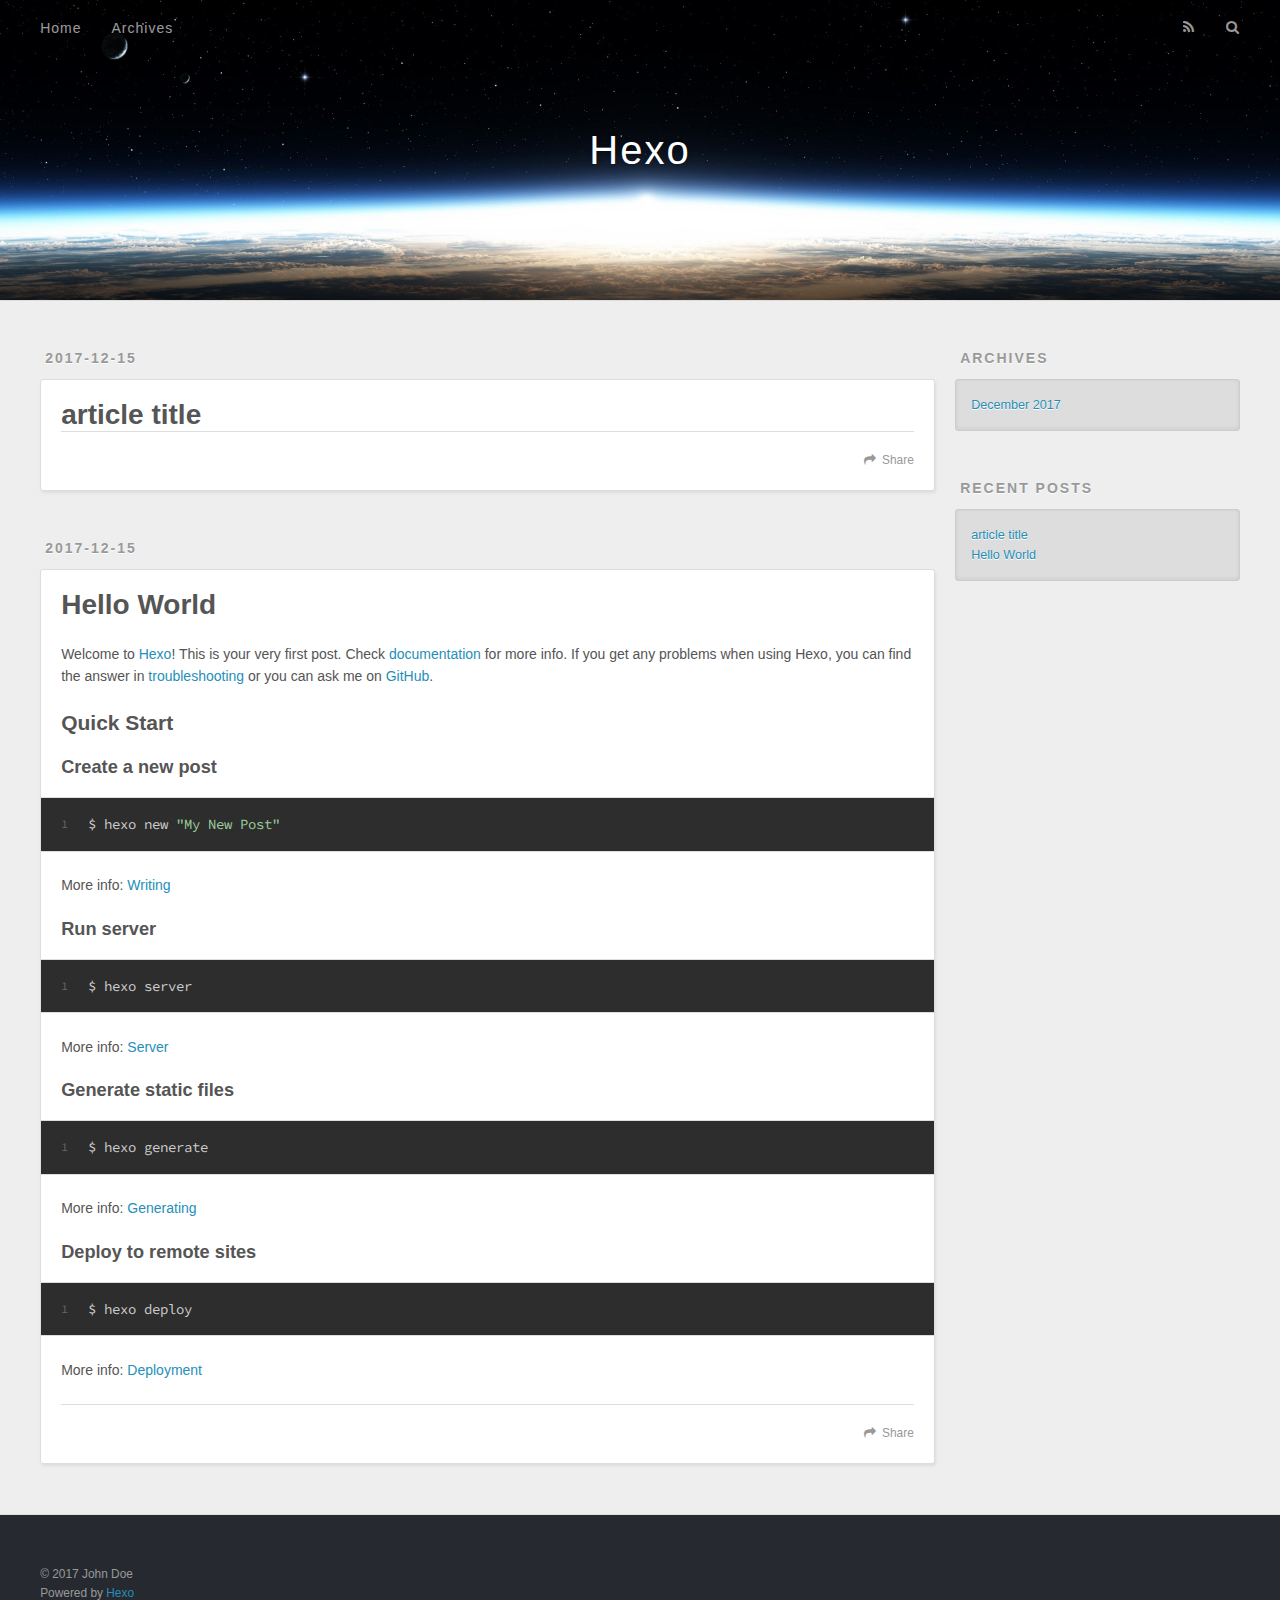
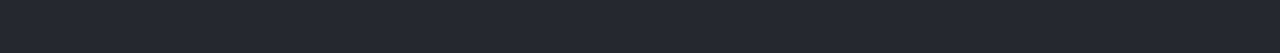
==== index.html @ 84594ef2 "Site updated: 2017-12-15 11:54:04" ====
<!DOCTYPE html>
<html>
<head>
  <meta charset="utf-8">
  

  
  <title>Hexo</title>
  <meta name="viewport" content="width=device-width, initial-scale=1, maximum-scale=1">
  <meta property="og:type" content="website">
<meta property="og:title" content="Hexo">
<meta property="og:url" content="http://yoursite.com/index.html">
<meta property="og:site_name" content="Hexo">
<meta name="twitter:card" content="summary">
<meta name="twitter:title" content="Hexo">
  
    <link rel="alternate" href="/atom.xml" title="Hexo" type="application/atom+xml">
  
  
    <link rel="icon" href="/favicon.png">
  
  
    <link href="//fonts.googleapis.com/css?family=Source+Code+Pro" rel="stylesheet" type="text/css">
  
  <link rel="stylesheet" href="/css/style.css">
</head>

<body>
  <div id="container">
    <div id="wrap">
      <header id="header">
  <div id="banner"></div>
  <div id="header-outer" class="outer">
    <div id="header-title" class="inner">
      <h1 id="logo-wrap">
        <a href="/" id="logo">Hexo</a>
      </h1>
      
    </div>
    <div id="header-inner" class="inner">
      <nav id="main-nav">
        <a id="main-nav-toggle" class="nav-icon"></a>
        
          <a class="main-nav-link" href="/">Home</a>
        
          <a class="main-nav-link" href="/archives">Archives</a>
        
      </nav>
      <nav id="sub-nav">
        
          <a id="nav-rss-link" class="nav-icon" href="/atom.xml" title="RSS Feed"></a>
        
        <a id="nav-search-btn" class="nav-icon" title="Search"></a>
      </nav>
      <div id="search-form-wrap">
        <form action="//google.com/search" method="get" accept-charset="UTF-8" class="search-form"><input type="search" name="q" class="search-form-input" placeholder="Search"><button type="submit" class="search-form-submit">&#xF002;</button><input type="hidden" name="sitesearch" value="http://yoursite.com"></form>
      </div>
    </div>
  </div>
</header>
      <div class="outer">
        <section id="main">
  
    <article id="post-article-title" class="article article-type-post" itemscope itemprop="blogPost">
  <div class="article-meta">
    <a href="/2017/12/15/article-title/" class="article-date">
  <time datetime="2017-12-15T03:53:39.000Z" itemprop="datePublished">2017-12-15</time>
</a>
    
  </div>
  <div class="article-inner">
    
    
      <header class="article-header">
        
  
    <h1 itemprop="name">
      <a class="article-title" href="/2017/12/15/article-title/">article title</a>
    </h1>
  

      </header>
    
    <div class="article-entry" itemprop="articleBody">
      
        
      
    </div>
    <footer class="article-footer">
      <a data-url="http://yoursite.com/2017/12/15/article-title/" data-id="cjb7dpy1n0000kgnxdxrmn5vr" class="article-share-link">Share</a>
      
      
    </footer>
  </div>
  
</article>


  
    <article id="post-hello-world" class="article article-type-post" itemscope itemprop="blogPost">
  <div class="article-meta">
    <a href="/2017/12/15/hello-world/" class="article-date">
  <time datetime="2017-12-15T03:19:04.801Z" itemprop="datePublished">2017-12-15</time>
</a>
    
  </div>
  <div class="article-inner">
    
    
      <header class="article-header">
        
  
    <h1 itemprop="name">
      <a class="article-title" href="/2017/12/15/hello-world/">Hello World</a>
    </h1>
  

      </header>
    
    <div class="article-entry" itemprop="articleBody">
      
        <p>Welcome to <a href="https://hexo.io/" target="_blank" rel="noopener">Hexo</a>! This is your very first post. Check <a href="https://hexo.io/docs/" target="_blank" rel="noopener">documentation</a> for more info. If you get any problems when using Hexo, you can find the answer in <a href="https://hexo.io/docs/troubleshooting.html" target="_blank" rel="noopener">troubleshooting</a> or you can ask me on <a href="https://github.com/hexojs/hexo/issues" target="_blank" rel="noopener">GitHub</a>.</p>
<h2 id="Quick-Start"><a href="#Quick-Start" class="headerlink" title="Quick Start"></a>Quick Start</h2><h3 id="Create-a-new-post"><a href="#Create-a-new-post" class="headerlink" title="Create a new post"></a>Create a new post</h3><figure class="highlight bash"><table><tr><td class="gutter"><pre><span class="line">1</span><br></pre></td><td class="code"><pre><span class="line">$ hexo new <span class="string">"My New Post"</span></span><br></pre></td></tr></table></figure>
<p>More info: <a href="https://hexo.io/docs/writing.html" target="_blank" rel="noopener">Writing</a></p>
<h3 id="Run-server"><a href="#Run-server" class="headerlink" title="Run server"></a>Run server</h3><figure class="highlight bash"><table><tr><td class="gutter"><pre><span class="line">1</span><br></pre></td><td class="code"><pre><span class="line">$ hexo server</span><br></pre></td></tr></table></figure>
<p>More info: <a href="https://hexo.io/docs/server.html" target="_blank" rel="noopener">Server</a></p>
<h3 id="Generate-static-files"><a href="#Generate-static-files" class="headerlink" title="Generate static files"></a>Generate static files</h3><figure class="highlight bash"><table><tr><td class="gutter"><pre><span class="line">1</span><br></pre></td><td class="code"><pre><span class="line">$ hexo generate</span><br></pre></td></tr></table></figure>
<p>More info: <a href="https://hexo.io/docs/generating.html" target="_blank" rel="noopener">Generating</a></p>
<h3 id="Deploy-to-remote-sites"><a href="#Deploy-to-remote-sites" class="headerlink" title="Deploy to remote sites"></a>Deploy to remote sites</h3><figure class="highlight bash"><table><tr><td class="gutter"><pre><span class="line">1</span><br></pre></td><td class="code"><pre><span class="line">$ hexo deploy</span><br></pre></td></tr></table></figure>
<p>More info: <a href="https://hexo.io/docs/deployment.html" target="_blank" rel="noopener">Deployment</a></p>

      
    </div>
    <footer class="article-footer">
      <a data-url="http://yoursite.com/2017/12/15/hello-world/" data-id="cjb7dpy1t0001kgnxx68rfhlr" class="article-share-link">Share</a>
      
      
    </footer>
  </div>
  
</article>


  


</section>
        
          <aside id="sidebar">
  
    

  
    

  
    
  
    
  <div class="widget-wrap">
    <h3 class="widget-title">Archives</h3>
    <div class="widget">
      <ul class="archive-list"><li class="archive-list-item"><a class="archive-list-link" href="/archives/2017/12/">December 2017</a></li></ul>
    </div>
  </div>


  
    
  <div class="widget-wrap">
    <h3 class="widget-title">Recent Posts</h3>
    <div class="widget">
      <ul>
        
          <li>
            <a href="/2017/12/15/article-title/">article title</a>
          </li>
        
          <li>
            <a href="/2017/12/15/hello-world/">Hello World</a>
          </li>
        
      </ul>
    </div>
  </div>

  
</aside>
        
      </div>
      <footer id="footer">
  
  <div class="outer">
    <div id="footer-info" class="inner">
      &copy; 2017 John Doe<br>
      Powered by <a href="http://hexo.io/" target="_blank">Hexo</a>
    </div>
  </div>
</footer>
    </div>
    <nav id="mobile-nav">
  
    <a href="/" class="mobile-nav-link">Home</a>
  
    <a href="/archives" class="mobile-nav-link">Archives</a>
  
</nav>
    

<script src="//ajax.googleapis.com/ajax/libs/jquery/2.0.3/jquery.min.js"></script>


  <link rel="stylesheet" href="/fancybox/jquery.fancybox.css">
  <script src="/fancybox/jquery.fancybox.pack.js"></script>


<script src="/js/script.js"></script>



  </div>
</body>
</html>
---- css/style.css ----
body {
  width: 100%;
}
body:before,
body:after {
  content: "";
  display: table;
}
body:after {
  clear: both;
}
html,
body,
div,
span,
applet,
object,
iframe,
h1,
h2,
h3,
h4,
h5,
h6,
p,
blockquote,
pre,
a,
abbr,
acronym,
address,
big,
cite,
code,
del,
dfn,
em,
img,
ins,
kbd,
q,
s,
samp,
small,
strike,
strong,
sub,
sup,
tt,
var,
dl,
dt,
dd,
ol,
ul,
li,
fieldset,
form,
label,
legend,
table,
caption,
tbody,
tfoot,
thead,
tr,
th,
td {
  margin: 0;
  padding: 0;
  border: 0;
  outline: 0;
  font-weight: inherit;
  font-style: inherit;
  font-family: inherit;
  font-size: 100%;
  vertical-align: baseline;
}
body {
  line-height: 1;
  color: #000;
  background: #fff;
}
ol,
ul {
  list-style: none;
}
table {
  border-collapse: separate;
  border-spacing: 0;
  vertical-align: middle;
}
caption,
th,
td {
  text-align: left;
  font-weight: normal;
  vertical-align: middle;
}
a img {
  border: none;
}
input,
button {
  margin: 0;
  padding: 0;
}
input::-moz-focus-inner,
button::-moz-focus-inner {
  border: 0;
  padding: 0;
}
@font-face {
  font-family: FontAwesome;
  font-style: normal;
  font-weight: normal;
  src: url("fonts/fontawesome-webfont.eot?v=#4.0.3");
  src: url("fonts/fontawesome-webfont.eot?#iefix&v=#4.0.3") format("embedded-opentype"), url("fonts/fontawesome-webfont.woff?v=#4.0.3") format("woff"), url("fonts/fontawesome-webfont.ttf?v=#4.0.3") format("truetype"), url("fonts/fontawesome-webfont.svg#fontawesomeregular?v=#4.0.3") format("svg");
}
html,
body,
#container {
  height: 100%;
}
body {
  background: #eee;
  font: 14px -apple-system, BlinkMacSystemFont, "Segoe UI", "Roboto", "Oxygen", "Ubuntu", "Cantarell", "Fira Sans", "Droid Sans", "Helvetica Neue", sans-serif;
  -webkit-text-size-adjust: 100%;
}
.outer {
  max-width: 1220px;
  margin: 0 auto;
  padding: 0 20px;
}
.outer:before,
.outer:after {
  content: "";
  display: table;
}
.outer:after {
  clear: both;
}
.inner {
  display: inline;
  float: left;
  width: 98.33333333333333%;
  margin: 0 0.833333333333333%;
}
.left,
.alignleft {
  float: left;
}
.right,
.alignright {
  float: right;
}
.clear {
  clear: both;
}
#container {
  position: relative;
}
.mobile-nav-on {
  overflow: hidden;
}
#wrap {
  height: 100%;
  width: 100%;
  position: absolute;
  top: 0;
  left: 0;
  -webkit-transition: 0.2s ease-out;
  -moz-transition: 0.2s ease-out;
  -ms-transition: 0.2s ease-out;
  transition: 0.2s ease-out;
  z-index: 1;
  background: #eee;
}
.mobile-nav-on #wrap {
  left: 280px;
}
@media screen and (min-width: 768px) {
  #main {
    display: inline;
    float: left;
    width: 73.33333333333333%;
    margin: 0 0.833333333333333%;
  }
}
.article-date,
.article-category-link,
.archive-year,
.widget-title {
  text-decoration: none;
  text-transform: uppercase;
  letter-spacing: 2px;
  color: #999;
  margin-bottom: 1em;
  margin-left: 5px;
  line-height: 1em;
  text-shadow: 0 1px #fff;
  font-weight: bold;
}
.article-inner,
.archive-article-inner {
  background: #fff;
  -webkit-box-shadow: 1px 2px 3px #ddd;
  box-shadow: 1px 2px 3px #ddd;
  border: 1px solid #ddd;
  border-radius: 3px;
}
.article-entry h1,
.widget h1 {
  font-size: 2em;
}
.article-entry h2,
.widget h2 {
  font-size: 1.5em;
}
.article-entry h3,
.widget h3 {
  font-size: 1.3em;
}
.article-entry h4,
.widget h4 {
  font-size: 1.2em;
}
.article-entry h5,
.widget h5 {
  font-size: 1em;
}
.article-entry h6,
.widget h6 {
  font-size: 1em;
  color: #999;
}
.article-entry hr,
.widget hr {
  border: 1px dashed #ddd;
}
.article-entry strong,
.widget strong {
  font-weight: bold;
}
.article-entry em,
.widget em,
.article-entry cite,
.widget cite {
  font-style: italic;
}
.article-entry sup,
.widget sup,
.article-entry sub,
.widget sub {
  font-size: 0.75em;
  line-height: 0;
  position: relative;
  vertical-align: baseline;
}
.article-entry sup,
.widget sup {
  top: -0.5em;
}
.article-entry sub,
.widget sub {
  bottom: -0.2em;
}
.article-entry small,
.widget small {
  font-size: 0.85em;
}
.article-entry acronym,
.widget acronym,
.article-entry abbr,
.widget abbr {
  border-bottom: 1px dotted;
}
.article-entry ul,
.widget ul,
.article-entry ol,
.widget ol,
.article-entry dl,
.widget dl {
  margin: 0 20px;
  line-height: 1.6em;
}
.article-entry ul ul,
.widget ul ul,
.article-entry ol ul,
.widget ol ul,
.article-entry ul ol,
.widget ul ol,
.article-entry ol ol,
.widget ol ol {
  margin-top: 0;
  margin-bottom: 0;
}
.article-entry ul,
.widget ul {
  list-style: disc;
}
.article-entry ol,
.widget ol {
  list-style: decimal;
}
.article-entry dt,
.widget dt {
  font-weight: bold;
}
#header {
  height: 300px;
  position: relative;
  border-bottom: 1px solid #ddd;
}
#header:before,
#header:after {
  content: "";
  position: absolute;
  left: 0;
  right: 0;
  height: 40px;
}
#header:before {
  top: 0;
  background: -webkit-linear-gradient(rgba(0,0,0,0.2), transparent);
  background: -moz-linear-gradient(rgba(0,0,0,0.2), transparent);
  background: -ms-linear-gradient(rgba(0,0,0,0.2), transparent);
  background: linear-gradient(rgba(0,0,0,0.2), transparent);
}
#header:after {
  bottom: 0;
  background: -webkit-linear-gradient(transparent, rgba(0,0,0,0.2));
  background: -moz-linear-gradient(transparent, rgba(0,0,0,0.2));
  background: -ms-linear-gradient(transparent, rgba(0,0,0,0.2));
  background: linear-gradient(transparent, rgba(0,0,0,0.2));
}
#header-outer {
  height: 100%;
  position: relative;
}
#header-inner {
  position: relative;
  overflow: hidden;
}
#banner {
  position: absolute;
  top: 0;
  left: 0;
  width: 100%;
  height: 100%;
  background: url("images/banner.jpg") center #000;
  -webkit-background-size: cover;
  -moz-background-size: cover;
  background-size: cover;
  z-index: -1;
}
#header-title {
  text-align: center;
  height: 40px;
  position: absolute;
  top: 50%;
  left: 0;
  margin-top: -20px;
}
#logo,
#subtitle {
  text-decoration: none;
  color: #fff;
  font-weight: 300;
  text-shadow: 0 1px 4px rgba(0,0,0,0.3);
}
#logo {
  font-size: 40px;
  line-height: 40px;
  letter-spacing: 2px;
}
#subtitle {
  font-size: 16px;
  line-height: 16px;
  letter-spacing: 1px;
}
#subtitle-wrap {
  margin-top: 16px;
}
#main-nav {
  float: left;
  margin-left: -15px;
}
.nav-icon,
.main-nav-link {
  float: left;
  color: #fff;
  opacity: 0.6;
  text-decoration: none;
  text-shadow: 0 1px rgba(0,0,0,0.2);
  -webkit-transition: opacity 0.2s;
  -moz-transition: opacity 0.2s;
  -ms-transition: opacity 0.2s;
  transition: opacity 0.2s;
  display: block;
  padding: 20px 15px;
}
.nav-icon:hover,
.main-nav-link:hover {
  opacity: 1;
}
.nav-icon {
  font-family: FontAwesome;
  text-align: center;
  font-size: 14px;
  width: 14px;
  height: 14px;
  padding: 20px 15px;
  position: relative;
  cursor: pointer;
}
.main-nav-link {
  font-weight: 300;
  letter-spacing: 1px;
}
@media screen and (max-width: 479px) {
  .main-nav-link {
    display: none;
  }
}
#main-nav-toggle {
  display: none;
}
#main-nav-toggle:before {
  content: "\f0c9";
}
@media screen and (max-width: 479px) {
  #main-nav-toggle {
    display: block;
  }
}
#sub-nav {
  float: right;
  margin-right: -15px;
}
#nav-rss-link:before {
  content: "\f09e";
}
#nav-search-btn:before {
  content: "\f002";
}
#search-form-wrap {
  position: absolute;
  top: 15px;
  width: 150px;
  height: 30px;
  right: -150px;
  opacity: 0;
  -webkit-transition: 0.2s ease-out;
  -moz-transition: 0.2s ease-out;
  -ms-transition: 0.2s ease-out;
  transition: 0.2s ease-out;
}
#search-form-wrap.on {
  opacity: 1;
  right: 0;
}
@media screen and (max-width: 479px) {
  #search-form-wrap {
    width: 100%;
    right: -100%;
  }
}
.search-form {
  position: absolute;
  top: 0;
  left: 0;
  right: 0;
  background: #fff;
  padding: 5px 15px;
  border-radius: 15px;
  -webkit-box-shadow: 0 0 10px rgba(0,0,0,0.3);
  box-shadow: 0 0 10px rgba(0,0,0,0.3);
}
.search-form-input {
  border: none;
  background: none;
  color: #555;
  width: 100%;
  font: 13px -apple-system, BlinkMacSystemFont, "Segoe UI", "Roboto", "Oxygen", "Ubuntu", "Cantarell", "Fira Sans", "Droid Sans", "Helvetica Neue", sans-serif;
  outline: none;
}
.search-form-input::-webkit-search-results-decoration,
.search-form-input::-webkit-search-cancel-button {
  -webkit-appearance: none;
}
.search-form-submit {
  position: absolute;
  top: 50%;
  right: 10px;
  margin-top: -7px;
  font: 13px FontAwesome;
  border: none;
  background: none;
  color: #bbb;
  cursor: pointer;
}
.search-form-submit:hover,
.search-form-submit:focus {
  color: #777;
}
.article {
  margin: 50px 0;
}
.article-inner {
  overflow: hidden;
}
.article-meta:before,
.article-meta:after {
  content: "";
  display: table;
}
.article-meta:after {
  clear: both;
}
.article-date {
  float: left;
}
.article-category {
  float: left;
  line-height: 1em;
  color: #ccc;
  text-shadow: 0 1px #fff;
  margin-left: 8px;
}
.article-category:before {
  content: "\2022";
}
.article-category-link {
  margin: 0 12px 1em;
}
.article-header {
  padding: 20px 20px 0;
}
.article-title {
  text-decoration: none;
  font-size: 2em;
  font-weight: bold;
  color: #555;
  line-height: 1.1em;
  -webkit-transition: color 0.2s;
  -moz-transition: color 0.2s;
  -ms-transition: color 0.2s;
  transition: color 0.2s;
}
a.article-title:hover {
  color: #258fb8;
}
.article-entry {
  color: #555;
  padding: 0 20px;
}
.article-entry:before,
.article-entry:after {
  content: "";
  display: table;
}
.article-entry:after {
  clear: both;
}
.article-entry p,
.article-entry table {
  line-height: 1.6em;
  margin: 1.6em 0;
}
.article-entry h1,
.article-entry h2,
.article-entry h3,
.article-entry h4,
.article-entry h5,
.article-entry h6 {
  font-weight: bold;
}
.article-entry h1,
.article-entry h2,
.article-entry h3,
.article-entry h4,
.article-entry h5,
.article-entry h6 {
  line-height: 1.1em;
  margin: 1.1em 0;
}
.article-entry a {
  color: #258fb8;
  text-decoration: none;
}
.article-entry a:hover {
  text-decoration: underline;
}
.article-entry ul,
.article-entry ol,
.article-entry dl {
  margin-top: 1.6em;
  margin-bottom: 1.6em;
}
.article-entry img,
.article-entry video {
  max-width: 100%;
  height: auto;
  display: block;
  margin: auto;
}
.article-entry iframe {
  border: none;
}
.article-entry table {
  width: 100%;
  border-collapse: collapse;
  border-spacing: 0;
}
.article-entry th {
  font-weight: bold;
  border-bottom: 3px solid #ddd;
  padding-bottom: 0.5em;
}
.article-entry td {
  border-bottom: 1px solid #ddd;
  padding: 10px 0;
}
.article-entry blockquote {
  font-family: Georgia, "Times New Roman", serif;
  font-size: 1.4em;
  margin: 1.6em 20px;
  text-align: center;
}
.article-entry blockquote footer {
  font-size: 14px;
  margin: 1.6em 0;
  font-family: -apple-system, BlinkMacSystemFont, "Segoe UI", "Roboto", "Oxygen", "Ubuntu", "Cantarell", "Fira Sans", "Droid Sans", "Helvetica Neue", sans-serif;
}
.article-entry blockquote footer cite:before {
  content: "—";
  padding: 0 0.5em;
}
.article-entry .pullquote {
  text-align: left;
  width: 45%;
  margin: 0;
}
.article-entry .pullquote.left {
  margin-left: 0.5em;
  margin-right: 1em;
}
.article-entry .pullquote.right {
  margin-right: 0.5em;
  margin-left: 1em;
}
.article-entry .caption {
  color: #999;
  display: block;
  font-size: 0.9em;
  margin-top: 0.5em;
  position: relative;
  text-align: center;
}
.article-entry .video-container {
  position: relative;
  padding-top: 56.25%;
  height: 0;
  overflow: hidden;
}
.article-entry .video-container iframe,
.article-entry .video-container object,
.article-entry .video-container embed {
  position: absolute;
  top: 0;
  left: 0;
  width: 100%;
  height: 100%;
  margin-top: 0;
}
.article-more-link a {
  display: inline-block;
  line-height: 1em;
  padding: 6px 15px;
  border-radius: 15px;
  background: #eee;
  color: #999;
  text-shadow: 0 1px #fff;
  text-decoration: none;
}
.article-more-link a:hover {
  background: #258fb8;
  color: #fff;
  text-decoration: none;
  text-shadow: 0 1px #1e7293;
}
.article-footer {
  font-size: 0.85em;
  line-height: 1.6em;
  border-top: 1px solid #ddd;
  padding-top: 1.6em;
  margin: 0 20px 20px;
}
.article-footer:before,
.article-footer:after {
  content: "";
  display: table;
}
.article-footer:after {
  clear: both;
}
.article-footer a {
  color: #999;
  text-decoration: none;
}
.article-footer a:hover {
  color: #555;
}
.article-tag-list-item {
  float: left;
  margin-right: 10px;
}
.article-tag-list-link:before {
  content: "#";
}
.article-comment-link {
  float: right;
}
.article-comment-link:before {
  content: "\f075";
  font-family: FontAwesome;
  padding-right: 8px;
}
.article-share-link {
  cursor: pointer;
  float: right;
  margin-left: 20px;
}
.article-share-link:before {
  content: "\f064";
  font-family: FontAwesome;
  padding-right: 6px;
}
#article-nav {
  position: relative;
}
#article-nav:before,
#article-nav:after {
  content: "";
  display: table;
}
#article-nav:after {
  clear: both;
}
@media screen and (min-width: 768px) {
  #article-nav {
    margin: 50px 0;
  }
  #article-nav:before {
    width: 8px;
    height: 8px;
    position: absolute;
    top: 50%;
    left: 50%;
    margin-top: -4px;
    margin-left: -4px;
    content: "";
    border-radius: 50%;
    background: #ddd;
    -webkit-box-shadow: 0 1px 2px #fff;
    box-shadow: 0 1px 2px #fff;
  }
}
.article-nav-link-wrap {
  text-decoration: none;
  text-shadow: 0 1px #fff;
  color: #999;
  -webkit-box-sizing: border-box;
  -moz-box-sizing: border-box;
  box-sizing: border-box;
  margin-top: 50px;
  text-align: center;
  display: block;
}
.article-nav-link-wrap:hover {
  color: #555;
}
@media screen and (min-width: 768px) {
  .article-nav-link-wrap {
    width: 50%;
    margin-top: 0;
  }
}
@media screen and (min-width: 768px) {
  #article-nav-newer {
    float: left;
    text-align: right;
    padding-right: 20px;
  }
}
@media screen and (min-width: 768px) {
  #article-nav-older {
    float: right;
    text-align: left;
    padding-left: 20px;
  }
}
.article-nav-caption {
  text-transform: uppercase;
  letter-spacing: 2px;
  color: #ddd;
  line-height: 1em;
  font-weight: bold;
}
#article-nav-newer .article-nav-caption {
  margin-right: -2px;
}
.article-nav-title {
  font-size: 0.85em;
  line-height: 1.6em;
  margin-top: 0.5em;
}
.article-share-box {
  position: absolute;
  display: none;
  background: #fff;
  -webkit-box-shadow: 1px 2px 10px rgba(0,0,0,0.2);
  box-shadow: 1px 2px 10px rgba(0,0,0,0.2);
  border-radius: 3px;
  margin-left: -145px;
  overflow: hidden;
  z-index: 1;
}
.article-share-box.on {
  display: block;
}
.article-share-input {
  width: 100%;
  background: none;
  -webkit-box-sizing: border-box;
  -moz-box-sizing: border-box;
  box-sizing: border-box;
  font: 14px -apple-system, BlinkMacSystemFont, "Segoe UI", "Roboto", "Oxygen", "Ubuntu", "Cantarell", "Fira Sans", "Droid Sans", "Helvetica Neue", sans-serif;
  padding: 0 15px;
  color: #555;
  outline: none;
  border: 1px solid #ddd;
  border-radius: 3px 3px 0 0;
  height: 36px;
  line-height: 36px;
}
.article-share-links {
  background: #eee;
}
.article-share-links:before,
.article-share-links:after {
  content: "";
  display: table;
}
.article-share-links:after {
  clear: both;
}
.article-share-twitter,
.article-share-facebook,
.article-share-pinterest,
.article-share-google {
  width: 50px;
  height: 36px;
  display: block;
  float: left;
  position: relative;
  color: #999;
  text-shadow: 0 1px #fff;
}
.article-share-twitter:before,
.article-share-facebook:before,
.article-share-pinterest:before,
.article-share-google:before {
  font-size: 20px;
  font-family: FontAwesome;
  width: 20px;
  height: 20px;
  position: absolute;
  top: 50%;
  left: 50%;
  margin-top: -10px;
  margin-left: -10px;
  text-align: center;
}
.article-share-twitter:hover,
.article-share-facebook:hover,
.article-share-pinterest:hover,
.article-share-google:hover {
  color: #fff;
}
.article-share-twitter:before {
  content: "\f099";
}
.article-share-twitter:hover {
  background: #00aced;
  text-shadow: 0 1px #008abe;
}
.article-share-facebook:before {
  content: "\f09a";
}
.article-share-facebook:hover {
  background: #3b5998;
  text-shadow: 0 1px #2f477a;
}
.article-share-pinterest:before {
  content: "\f0d2";
}
.article-share-pinterest:hover {
  background: #cb2027;
  text-shadow: 0 1px #a21a1f;
}
.article-share-google:before {
  content: "\f0d5";
}
.article-share-google:hover {
  background: #dd4b39;
  text-shadow: 0 1px #be3221;
}
.article-gallery {
  background: #000;
  position: relative;
}
.article-gallery-photos {
  position: relative;
  overflow: hidden;
}
.article-gallery-img {
  display: none;
  max-width: 100%;
}
.article-gallery-img:first-child {
  display: block;
}
.article-gallery-img.loaded {
  position: absolute;
  display: block;
}
.article-gallery-img img {
  display: block;
  max-width: 100%;
  margin: 0 auto;
}
#comments {
  background: #fff;
  -webkit-box-shadow: 1px 2px 3px #ddd;
  box-shadow: 1px 2px 3px #ddd;
  padding: 20px;
  border: 1px solid #ddd;
  border-radius: 3px;
  margin: 50px 0;
}
#comments a {
  color: #258fb8;
}
.archives-wrap {
  margin: 50px 0;
}
.archives:before,
.archives:after {
  content: "";
  display: table;
}
.archives:after {
  clear: both;
}
.archive-year-wrap {
  margin-bottom: 1em;
}
.archives {
  -webkit-column-gap: 10px;
  -moz-column-gap: 10px;
  column-gap: 10px;
}
@media screen and (min-width: 480px) and (max-width: 767px) {
  .archives {
    -webkit-column-count: 2;
    -moz-column-count: 2;
    column-count: 2;
  }
}
@media screen and (min-width: 768px) {
  .archives {
    -webkit-column-count: 3;
    -moz-column-count: 3;
    column-count: 3;
  }
}
.archive-article {
  -webkit-column-break-inside: avoid;
  page-break-inside: avoid;
  overflow: hidden;
  break-inside: avoid-column;
}
.archive-article-inner {
  padding: 10px;
  margin-bottom: 15px;
}
.archive-article-title {
  text-decoration: none;
  font-weight: bold;
  color: #555;
  -webkit-transition: color 0.2s;
  -moz-transition: color 0.2s;
  -ms-transition: color 0.2s;
  transition: color 0.2s;
  line-height: 1.6em;
}
.archive-article-title:hover {
  color: #258fb8;
}
.archive-article-footer {
  margin-top: 1em;
}
.archive-article-date {
  color: #999;
  text-decoration: none;
  font-size: 0.85em;
  line-height: 1em;
  margin-bottom: 0.5em;
  display: block;
}
#page-nav {
  margin: 50px auto;
  background: #fff;
  -webkit-box-shadow: 1px 2px 3px #ddd;
  box-shadow: 1px 2px 3px #ddd;
  border: 1px solid #ddd;
  border-radius: 3px;
  text-align: center;
  color: #999;
  overflow: hidden;
}
#page-nav:before,
#page-nav:after {
  content: "";
  display: table;
}
#page-nav:after {
  clear: both;
}
#page-nav a,
#page-nav span {
  padding: 10px 20px;
  line-height: 1;
  height: 2ex;
}
#page-nav a {
  color: #999;
  text-decoration: none;
}
#page-nav a:hover {
  background: #999;
  color: #fff;
}
#page-nav .prev {
  float: left;
}
#page-nav .next {
  float: right;
}
#page-nav .page-number {
  display: inline-block;
}
@media screen and (max-width: 479px) {
  #page-nav .page-number {
    display: none;
  }
}
#page-nav .current {
  color: #555;
  font-weight: bold;
}
#page-nav .space {
  color: #ddd;
}
#footer {
  background: #262a30;
  padding: 50px 0;
  border-top: 1px solid #ddd;
  color: #999;
}
#footer a {
  color: #258fb8;
  text-decoration: none;
}
#footer a:hover {
  text-decoration: underline;
}
#footer-info {
  line-height: 1.6em;
  font-size: 0.85em;
}
.article-entry pre,
.article-entry .highlight {
  background: #2d2d2d;
  margin: 0 -20px;
  padding: 15px 20px;
  border-style: solid;
  border-color: #ddd;
  border-width: 1px 0;
  overflow: auto;
  color: #ccc;
  line-height: 22.400000000000002px;
}
.article-entry .highlight .gutter pre,
.article-entry .gist .gist-file .gist-data .line-numbers {
  color: #666;
  font-size: 0.85em;
}
.article-entry pre,
.article-entry code {
  font-family: "Source Code Pro", Consolas, Monaco, Menlo, Consolas, monospace;
}
.article-entry code {
  background: #eee;
  text-shadow: 0 1px #fff;
  padding: 0 0.3em;
}
.article-entry pre code {
  background: none;
  text-shadow: none;
  padding: 0;
}
.article-entry .highlight pre {
  border: none;
  margin: 0;
  padding: 0;
}
.article-entry .highlight table {
  margin: 0;
  width: auto;
}
.article-entry .highlight td {
  border: none;
  padding: 0;
}
.article-entry .highlight figcaption {
  font-size: 0.85em;
  color: #999;
  line-height: 1em;
  margin-bottom: 1em;
}
.article-entry .highlight figcaption:before,
.article-entry .highlight figcaption:after {
  content: "";
  display: table;
}
.article-entry .highlight figcaption:after {
  clear: both;
}
.article-entry .highlight figcaption a {
  float: right;
}
.article-entry .highlight .gutter pre {
  text-align: right;
  padding-right: 20px;
}
.article-entry .highlight .line {
  height: 22.400000000000002px;
}
.article-entry .highlight .line.marked {
  background: #515151;
}
.article-entry .gist {
  margin: 0 -20px;
  border-style: solid;
  border-color: #ddd;
  border-width: 1px 0;
  background: #2d2d2d;
  padding: 15px 20px 15px 0;
}
.article-entry .gist .gist-file {
  border: none;
  font-family: "Source Code Pro", Consolas, Monaco, Menlo, Consolas, monospace;
  margin: 0;
}
.article-entry .gist .gist-file .gist-data {
  background: none;
  border: none;
}
.article-entry .gist .gist-file .gist-data .line-numbers {
  background: none;
  border: none;
  padding: 0 20px 0 0;
}
.article-entry .gist .gist-file .gist-data .line-data {
  padding: 0 !important;
}
.article-entry .gist .gist-file .highlight {
  margin: 0;
  padding: 0;
  border: none;
}
.article-entry .gist .gist-file .gist-meta {
  background: #2d2d2d;
  color: #999;
  font: 0.85em -apple-system, BlinkMacSystemFont, "Segoe UI", "Roboto", "Oxygen", "Ubuntu", "Cantarell", "Fira Sans", "Droid Sans", "Helvetica Neue", sans-serif;
  text-shadow: 0 0;
  padding: 0;
  margin-top: 1em;
  margin-left: 20px;
}
.article-entry .gist .gist-file .gist-meta a {
  color: #258fb8;
  font-weight: normal;
}
.article-entry .gist .gist-file .gist-meta a:hover {
  text-decoration: underline;
}
pre .comment,
pre .title {
  color: #999;
}
pre .variable,
pre .attribute,
pre .tag,
pre .regexp,
pre .ruby .constant,
pre .xml .tag .title,
pre .xml .pi,
pre .xml .doctype,
pre .html .doctype,
pre .css .id,
pre .css .class,
pre .css .pseudo {
  color: #f2777a;
}
pre .number,
pre .preprocessor,
pre .built_in,
pre .literal,
pre .params,
pre .constant {
  color: #f99157;
}
pre .class,
pre .ruby .class .title,
pre .css .rules .attribute {
  color: #9c9;
}
pre .string,
pre .value,
pre .inheritance,
pre .header,
pre .ruby .symbol,
pre .xml .cdata {
  color: #9c9;
}
pre .css .hexcolor {
  color: #6cc;
}
pre .function,
pre .python .decorator,
pre .python .title,
pre .ruby .function .title,
pre .ruby .title .keyword,
pre .perl .sub,
pre .javascript .title,
pre .coffeescript .title {
  color: #69c;
}
pre .keyword,
pre .javascript .function {
  color: #c9c;
}
@media screen and (max-width: 479px) {
  #mobile-nav {
    position: absolute;
    top: 0;
    left: 0;
    width: 280px;
    height: 100%;
    background: #191919;
    border-right: 1px solid #fff;
  }
}
@media screen and (max-width: 479px) {
  .mobile-nav-link {
    display: block;
    color: #999;
    text-decoration: none;
    padding: 15px 20px;
    font-weight: bold;
  }
  .mobile-nav-link:hover {
    color: #fff;
  }
}
@media screen and (min-width: 768px) {
  #sidebar {
    display: inline;
    float: left;
    width: 23.333333333333332%;
    margin: 0 0.833333333333333%;
  }
}
.widget-wrap {
  margin: 50px 0;
}
.widget {
  color: #777;
  text-shadow: 0 1px #fff;
  background: #ddd;
  -webkit-box-shadow: 0 -1px 4px #ccc inset;
  box-shadow: 0 -1px 4px #ccc inset;
  border: 1px solid #ccc;
  padding: 15px;
  border-radius: 3px;
}
.widget a {
  color: #258fb8;
  text-decoration: none;
}
.widget a:hover {
  text-decoration: underline;
}
.widget ul ul,
.widget ol ul,
.widget dl ul,
.widget ul ol,
.widget ol ol,
.widget dl ol,
.widget ul dl,
.widget ol dl,
.widget dl dl {
  margin-left: 15px;
  list-style: disc;
}
.widget {
  line-height: 1.6em;
  word-wrap: break-word;
  font-size: 0.9em;
}
.widget ul,
.widget ol {
  list-style: none;
  margin: 0;
}
.widget ul ul,
.widget ol ul,
.widget ul ol,
.widget ol ol {
  margin: 0 20px;
}
.widget ul ul,
.widget ol ul {
  list-style: disc;
}
.widget ul ol,
.widget ol ol {
  list-style: decimal;
}
.category-list-count,
.tag-list-count,
.archive-list-count {
  padding-left: 5px;
  color: #999;
  font-size: 0.85em;
}
.category-list-count:before,
.tag-list-count:before,
.archive-list-count:before {
  content: "(";
}
.category-list-count:after,
.tag-list-count:after,
.archive-list-count:after {
  content: ")";
}
.tagcloud a {
  margin-right: 5px;
  display: inline-block;
}
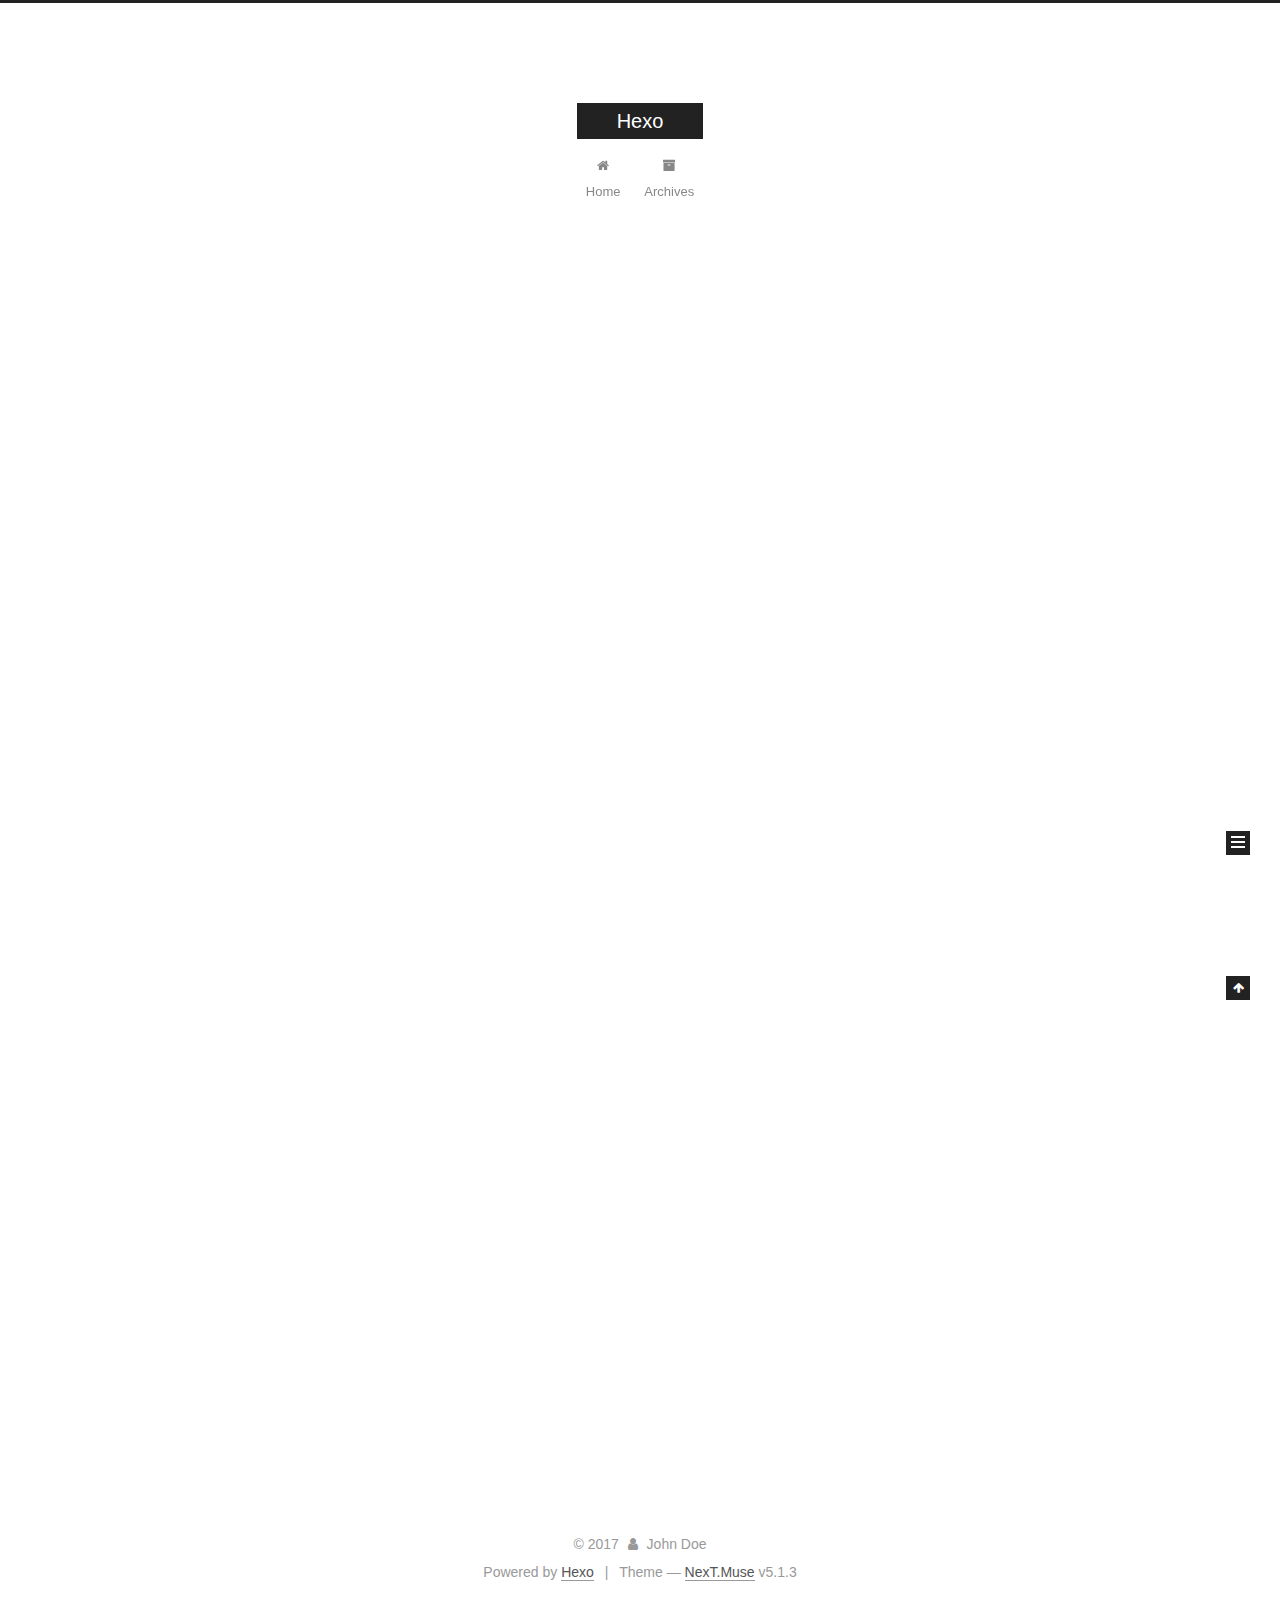
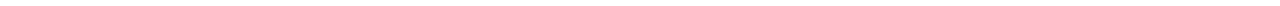
==== commit b9968d4d: "Site updated: 2017-12-15 12:22:50" ====
--- a/index.html
+++ b/index.html
@@ -1,125 +1,424 @@
 <!DOCTYPE html>
-<html>
+
+
+
+  
+
+
+<html class="theme-next muse use-motion" lang="">
 <head>
-  <meta charset="utf-8">
-  
-
-  
-  <title>Hexo</title>
-  <meta name="viewport" content="width=device-width, initial-scale=1, maximum-scale=1">
-  <meta property="og:type" content="website">
+  <meta charset="UTF-8"/>
+<meta http-equiv="X-UA-Compatible" content="IE=edge" />
+<meta name="viewport" content="width=device-width, initial-scale=1, maximum-scale=1"/>
+<meta name="theme-color" content="#222">
+
+
+
+
+
+
+
+
+
+<meta http-equiv="Cache-Control" content="no-transform" />
+<meta http-equiv="Cache-Control" content="no-siteapp" />
+
+
+
+
+
+
+
+
+
+
+
+
+
+
+
+
+  
+  
+  <link href="/lib/fancybox/source/jquery.fancybox.css?v=2.1.5" rel="stylesheet" type="text/css" />
+
+
+
+
+
+
+
+<link href="/lib/font-awesome/css/font-awesome.min.css?v=4.6.2" rel="stylesheet" type="text/css" />
+
+<link href="/css/main.css?v=5.1.3" rel="stylesheet" type="text/css" />
+
+
+  <link rel="apple-touch-icon" sizes="180x180" href="/images/apple-touch-icon-next.png?v=5.1.3">
+
+
+  <link rel="icon" type="image/png" sizes="32x32" href="/images/favicon-32x32-next.png?v=5.1.3">
+
+
+  <link rel="icon" type="image/png" sizes="16x16" href="/images/favicon-16x16-next.png?v=5.1.3">
+
+
+  <link rel="mask-icon" href="/images/logo.svg?v=5.1.3" color="#222">
+
+
+
+
+
+  <meta name="keywords" content="Hexo, NexT" />
+
+
+
+
+
+
+
+
+
+
+<meta property="og:type" content="website">
 <meta property="og:title" content="Hexo">
 <meta property="og:url" content="http://yoursite.com/index.html">
 <meta property="og:site_name" content="Hexo">
 <meta name="twitter:card" content="summary">
 <meta name="twitter:title" content="Hexo">
-  
-    <link rel="alternate" href="/atom.xml" title="Hexo" type="application/atom+xml">
-  
-  
-    <link rel="icon" href="/favicon.png">
-  
-  
-    <link href="//fonts.googleapis.com/css?family=Source+Code+Pro" rel="stylesheet" type="text/css">
-  
-  <link rel="stylesheet" href="/css/style.css">
+
+
+
+<script type="text/javascript" id="hexo.configurations">
+  var NexT = window.NexT || {};
+  var CONFIG = {
+    root: '/',
+    scheme: 'Muse',
+    version: '5.1.3',
+    sidebar: {"position":"left","display":"post","offset":12,"b2t":false,"scrollpercent":false,"onmobile":false},
+    fancybox: true,
+    tabs: true,
+    motion: {"enable":true,"async":false,"transition":{"post_block":"fadeIn","post_header":"slideDownIn","post_body":"slideDownIn","coll_header":"slideLeftIn","sidebar":"slideUpIn"}},
+    duoshuo: {
+      userId: '0',
+      author: 'Author'
+    },
+    algolia: {
+      applicationID: '',
+      apiKey: '',
+      indexName: '',
+      hits: {"per_page":10},
+      labels: {"input_placeholder":"Search for Posts","hits_empty":"We didn't find any results for the search: ${query}","hits_stats":"${hits} results found in ${time} ms"}
+    }
+  };
+</script>
+
+
+
+  <link rel="canonical" href="http://yoursite.com/"/>
+
+
+
+
+
+  <title>Hexo</title>
+  
+
+
+
+
+
+
+
+
 </head>
 
-<body>
-  <div id="container">
-    <div id="wrap">
-      <header id="header">
-  <div id="banner"></div>
-  <div id="header-outer" class="outer">
-    <div id="header-title" class="inner">
-      <h1 id="logo-wrap">
-        <a href="/" id="logo">Hexo</a>
-      </h1>
-      
+<body itemscope itemtype="http://schema.org/WebPage" lang="">
+
+  
+  
+    
+  
+
+  <div class="container sidebar-position-left 
+  page-home">
+    <div class="headband"></div>
+
+    <header id="header" class="header" itemscope itemtype="http://schema.org/WPHeader">
+      <div class="header-inner"><div class="site-brand-wrapper">
+  <div class="site-meta ">
+    
+
+    <div class="custom-logo-site-title">
+      <a href="/"  class="brand" rel="start">
+        <span class="logo-line-before"><i></i></span>
+        <span class="site-title">Hexo</span>
+        <span class="logo-line-after"><i></i></span>
+      </a>
     </div>
-    <div id="header-inner" class="inner">
-      <nav id="main-nav">
-        <a id="main-nav-toggle" class="nav-icon"></a>
-        
-          <a class="main-nav-link" href="/">Home</a>
-        
-          <a class="main-nav-link" href="/archives">Archives</a>
-        
-      </nav>
-      <nav id="sub-nav">
-        
-          <a id="nav-rss-link" class="nav-icon" href="/atom.xml" title="RSS Feed"></a>
-        
-        <a id="nav-search-btn" class="nav-icon" title="Search"></a>
-      </nav>
-      <div id="search-form-wrap">
-        <form action="//google.com/search" method="get" accept-charset="UTF-8" class="search-form"><input type="search" name="q" class="search-form-input" placeholder="Search"><button type="submit" class="search-form-submit">&#xF002;</button><input type="hidden" name="sitesearch" value="http://yoursite.com"></form>
-      </div>
+      
+        <p class="site-subtitle"></p>
+      
+  </div>
+
+  <div class="site-nav-toggle">
+    <button>
+      <span class="btn-bar"></span>
+      <span class="btn-bar"></span>
+      <span class="btn-bar"></span>
+    </button>
+  </div>
+</div>
+
+<nav class="site-nav">
+  
+
+  
+    <ul id="menu" class="menu">
+      
+        
+        <li class="menu-item menu-item-home">
+          <a href="/" rel="section">
+            
+              <i class="menu-item-icon fa fa-fw fa-home"></i> <br />
+            
+            Home
+          </a>
+        </li>
+      
+        
+        <li class="menu-item menu-item-archives">
+          <a href="/archives/" rel="section">
+            
+              <i class="menu-item-icon fa fa-fw fa-archive"></i> <br />
+            
+            Archives
+          </a>
+        </li>
+      
+
+      
+    </ul>
+  
+
+  
+</nav>
+
+
+
+ </div>
+    </header>
+
+    <main id="main" class="main">
+      <div class="main-inner">
+        <div class="content-wrap">
+          <div id="content" class="content">
+            
+  <section id="posts" class="posts-expand">
+    
+      
+
+  
+
+  
+  
+  
+
+  <article class="post post-type-normal" itemscope itemtype="http://schema.org/Article">
+  
+  
+  
+  <div class="post-block">
+    <link itemprop="mainEntityOfPage" href="http://yoursite.com/2017/12/15/article-title/">
+
+    <span hidden itemprop="author" itemscope itemtype="http://schema.org/Person">
+      <meta itemprop="name" content="John Doe">
+      <meta itemprop="description" content="">
+      <meta itemprop="image" content="/images/avatar.gif">
+    </span>
+
+    <span hidden itemprop="publisher" itemscope itemtype="http://schema.org/Organization">
+      <meta itemprop="name" content="Hexo">
+    </span>
+
+    
+      <header class="post-header">
+
+        
+        
+          <h1 class="post-title" itemprop="name headline">
+                
+                <a class="post-title-link" href="/2017/12/15/article-title/" itemprop="url">article title</a></h1>
+        
+
+        <div class="post-meta">
+          <span class="post-time">
+            
+              <span class="post-meta-item-icon">
+                <i class="fa fa-calendar-o"></i>
+              </span>
+              
+                <span class="post-meta-item-text">Posted on</span>
+              
+              <time title="Post created" itemprop="dateCreated datePublished" datetime="2017-12-15T11:53:39+08:00">
+                2017-12-15
+              </time>
+            
+
+            
+
+            
+          </span>
+
+          
+
+          
+            
+          
+
+          
+          
+
+          
+
+          
+
+          
+
+        </div>
+      </header>
+    
+
+    
+    
+    
+    <div class="post-body" itemprop="articleBody">
+
+      
+      
+
+      
+        
+          
+            
+          
+        
+      
     </div>
-  </div>
-</header>
-      <div class="outer">
-        <section id="main">
-  
-    <article id="post-article-title" class="article article-type-post" itemscope itemprop="blogPost">
-  <div class="article-meta">
-    <a href="/2017/12/15/article-title/" class="article-date">
-  <time datetime="2017-12-15T03:53:39.000Z" itemprop="datePublished">2017-12-15</time>
-</a>
-    
-  </div>
-  <div class="article-inner">
-    
-    
-      <header class="article-header">
-        
-  
-    <h1 itemprop="name">
-      <a class="article-title" href="/2017/12/15/article-title/">article title</a>
-    </h1>
-  
-
-      </header>
-    
-    <div class="article-entry" itemprop="articleBody">
-      
-        
-      
-    </div>
-    <footer class="article-footer">
-      <a data-url="http://yoursite.com/2017/12/15/article-title/" data-id="cjb7dpy1n0000kgnxdxrmn5vr" class="article-share-link">Share</a>
-      
+    
+    
+    
+
+    
+
+    
+
+    
+
+    <footer class="post-footer">
+      
+
+      
+
+      
+
+      
+      
+        <div class="post-eof"></div>
       
     </footer>
   </div>
   
-</article>
-
-
-  
-    <article id="post-hello-world" class="article article-type-post" itemscope itemprop="blogPost">
-  <div class="article-meta">
-    <a href="/2017/12/15/hello-world/" class="article-date">
-  <time datetime="2017-12-15T03:19:04.801Z" itemprop="datePublished">2017-12-15</time>
-</a>
-    
-  </div>
-  <div class="article-inner">
-    
-    
-      <header class="article-header">
-        
-  
-    <h1 itemprop="name">
-      <a class="article-title" href="/2017/12/15/hello-world/">Hello World</a>
-    </h1>
-  
-
+  
+  
+  </article>
+
+
+    
+      
+
+  
+
+  
+  
+  
+
+  <article class="post post-type-normal" itemscope itemtype="http://schema.org/Article">
+  
+  
+  
+  <div class="post-block">
+    <link itemprop="mainEntityOfPage" href="http://yoursite.com/2017/12/15/hello-world/">
+
+    <span hidden itemprop="author" itemscope itemtype="http://schema.org/Person">
+      <meta itemprop="name" content="John Doe">
+      <meta itemprop="description" content="">
+      <meta itemprop="image" content="/images/avatar.gif">
+    </span>
+
+    <span hidden itemprop="publisher" itemscope itemtype="http://schema.org/Organization">
+      <meta itemprop="name" content="Hexo">
+    </span>
+
+    
+      <header class="post-header">
+
+        
+        
+          <h1 class="post-title" itemprop="name headline">
+                
+                <a class="post-title-link" href="/2017/12/15/hello-world/" itemprop="url">Hello World</a></h1>
+        
+
+        <div class="post-meta">
+          <span class="post-time">
+            
+              <span class="post-meta-item-icon">
+                <i class="fa fa-calendar-o"></i>
+              </span>
+              
+                <span class="post-meta-item-text">Posted on</span>
+              
+              <time title="Post created" itemprop="dateCreated datePublished" datetime="2017-12-15T11:19:04+08:00">
+                2017-12-15
+              </time>
+            
+
+            
+
+            
+          </span>
+
+          
+
+          
+            
+          
+
+          
+          
+
+          
+
+          
+
+          
+
+        </div>
       </header>
     
-    <div class="article-entry" itemprop="articleBody">
-      
-        <p>Welcome to <a href="https://hexo.io/" target="_blank" rel="noopener">Hexo</a>! This is your very first post. Check <a href="https://hexo.io/docs/" target="_blank" rel="noopener">documentation</a> for more info. If you get any problems when using Hexo, you can find the answer in <a href="https://hexo.io/docs/troubleshooting.html" target="_blank" rel="noopener">troubleshooting</a> or you can ask me on <a href="https://github.com/hexojs/hexo/issues" target="_blank" rel="noopener">GitHub</a>.</p>
+
+    
+    
+    
+    <div class="post-body" itemprop="articleBody">
+
+      
+      
+
+      
+        
+          
+            <p>Welcome to <a href="https://hexo.io/" target="_blank" rel="noopener">Hexo</a>! This is your very first post. Check <a href="https://hexo.io/docs/" target="_blank" rel="noopener">documentation</a> for more info. If you get any problems when using Hexo, you can find the answer in <a href="https://hexo.io/docs/troubleshooting.html" target="_blank" rel="noopener">troubleshooting</a> or you can ask me on <a href="https://github.com/hexojs/hexo/issues" target="_blank" rel="noopener">GitHub</a>.</p>
 <h2 id="Quick-Start"><a href="#Quick-Start" class="headerlink" title="Quick Start"></a>Quick Start</h2><h3 id="Create-a-new-post"><a href="#Create-a-new-post" class="headerlink" title="Create a new post"></a>Create a new post</h3><figure class="highlight bash"><table><tr><td class="gutter"><pre><span class="line">1</span><br></pre></td><td class="code"><pre><span class="line">$ hexo new <span class="string">"My New Post"</span></span><br></pre></td></tr></table></figure>
 <p>More info: <a href="https://hexo.io/docs/writing.html" target="_blank" rel="noopener">Writing</a></p>
 <h3 id="Run-server"><a href="#Run-server" class="headerlink" title="Run server"></a>Run server</h3><figure class="highlight bash"><table><tr><td class="gutter"><pre><span class="line">1</span><br></pre></td><td class="code"><pre><span class="line">$ hexo server</span><br></pre></td></tr></table></figure>
@@ -129,95 +428,309 @@
 <h3 id="Deploy-to-remote-sites"><a href="#Deploy-to-remote-sites" class="headerlink" title="Deploy to remote sites"></a>Deploy to remote sites</h3><figure class="highlight bash"><table><tr><td class="gutter"><pre><span class="line">1</span><br></pre></td><td class="code"><pre><span class="line">$ hexo deploy</span><br></pre></td></tr></table></figure>
 <p>More info: <a href="https://hexo.io/docs/deployment.html" target="_blank" rel="noopener">Deployment</a></p>
 
+          
+        
       
     </div>
-    <footer class="article-footer">
-      <a data-url="http://yoursite.com/2017/12/15/hello-world/" data-id="cjb7dpy1t0001kgnxx68rfhlr" class="article-share-link">Share</a>
-      
+    
+    
+    
+
+    
+
+    
+
+    
+
+    <footer class="post-footer">
+      
+
+      
+
+      
+
+      
+      
+        <div class="post-eof"></div>
       
     </footer>
   </div>
   
-</article>
-
-
-  
-
-
-</section>
-        
-          <aside id="sidebar">
-  
-    
-
-  
-    
-
-  
-    
-  
-    
-  <div class="widget-wrap">
-    <h3 class="widget-title">Archives</h3>
-    <div class="widget">
-      <ul class="archive-list"><li class="archive-list-item"><a class="archive-list-link" href="/archives/2017/12/">December 2017</a></li></ul>
+  
+  
+  </article>
+
+
+    
+  </section>
+
+  
+
+
+          </div>
+          
+
+
+          
+
+        </div>
+        
+          
+  
+  <div class="sidebar-toggle">
+    <div class="sidebar-toggle-line-wrap">
+      <span class="sidebar-toggle-line sidebar-toggle-line-first"></span>
+      <span class="sidebar-toggle-line sidebar-toggle-line-middle"></span>
+      <span class="sidebar-toggle-line sidebar-toggle-line-last"></span>
     </div>
   </div>
 
-
-  
-    
-  <div class="widget-wrap">
-    <h3 class="widget-title">Recent Posts</h3>
-    <div class="widget">
-      <ul>
-        
-          <li>
-            <a href="/2017/12/15/article-title/">article title</a>
-          </li>
-        
-          <li>
-            <a href="/2017/12/15/hello-world/">Hello World</a>
-          </li>
-        
-      </ul>
+  <aside id="sidebar" class="sidebar">
+    
+    <div class="sidebar-inner">
+
+      
+
+      
+
+      <section class="site-overview-wrap sidebar-panel sidebar-panel-active">
+        <div class="site-overview">
+          <div class="site-author motion-element" itemprop="author" itemscope itemtype="http://schema.org/Person">
+            
+              <p class="site-author-name" itemprop="name">John Doe</p>
+              <p class="site-description motion-element" itemprop="description"></p>
+          </div>
+
+          <nav class="site-state motion-element">
+
+            
+              <div class="site-state-item site-state-posts">
+              
+                <a href="/archives/">
+              
+                  <span class="site-state-item-count">2</span>
+                  <span class="site-state-item-name">posts</span>
+                </a>
+              </div>
+            
+
+            
+
+            
+
+          </nav>
+
+          
+
+          <div class="links-of-author motion-element">
+            
+          </div>
+
+          
+          
+
+          
+          
+
+          
+
+        </div>
+      </section>
+
+      
+
+      
+
     </div>
+  </aside>
+
+
+        
+      </div>
+    </main>
+
+    <footer id="footer" class="footer">
+      <div class="footer-inner">
+        <div class="copyright">&copy; <span itemprop="copyrightYear">2017</span>
+  <span class="with-love">
+    <i class="fa fa-user"></i>
+  </span>
+  <span class="author" itemprop="copyrightHolder">John Doe</span>
+
+  
+</div>
+
+
+  <div class="powered-by">Powered by <a class="theme-link" target="_blank" href="https://hexo.io">Hexo</a></div>
+
+
+
+  <span class="post-meta-divider">|</span>
+
+
+
+  <div class="theme-info">Theme &mdash; <a class="theme-link" target="_blank" href="https://github.com/iissnan/hexo-theme-next">NexT.Muse</a> v5.1.3</div>
+
+
+
+
+        
+
+
+
+
+
+
+
+        
+      </div>
+    </footer>
+
+    
+      <div class="back-to-top">
+        <i class="fa fa-arrow-up"></i>
+        
+      </div>
+    
+
+    
+
   </div>
 
   
-</aside>
-        
-      </div>
-      <footer id="footer">
-  
-  <div class="outer">
-    <div id="footer-info" class="inner">
-      &copy; 2017 John Doe<br>
-      Powered by <a href="http://hexo.io/" target="_blank">Hexo</a>
-    </div>
-  </div>
-</footer>
-    </div>
-    <nav id="mobile-nav">
-  
-    <a href="/" class="mobile-nav-link">Home</a>
-  
-    <a href="/archives" class="mobile-nav-link">Archives</a>
-  
-</nav>
-    
-
-<script src="//ajax.googleapis.com/ajax/libs/jquery/2.0.3/jquery.min.js"></script>
-
-
-  <link rel="stylesheet" href="/fancybox/jquery.fancybox.css">
-  <script src="/fancybox/jquery.fancybox.pack.js"></script>
-
-
-<script src="/js/script.js"></script>
-
-
-
-  </div>
+
+<script type="text/javascript">
+  if (Object.prototype.toString.call(window.Promise) !== '[object Function]') {
+    window.Promise = null;
+  }
+</script>
+
+
+
+
+
+
+
+
+
+  
+
+
+
+
+
+
+
+
+
+
+
+
+  
+  
+    <script type="text/javascript" src="/lib/jquery/index.js?v=2.1.3"></script>
+  
+
+  
+  
+    <script type="text/javascript" src="/lib/fastclick/lib/fastclick.min.js?v=1.0.6"></script>
+  
+
+  
+  
+    <script type="text/javascript" src="/lib/jquery_lazyload/jquery.lazyload.js?v=1.9.7"></script>
+  
+
+  
+  
+    <script type="text/javascript" src="/lib/velocity/velocity.min.js?v=1.2.1"></script>
+  
+
+  
+  
+    <script type="text/javascript" src="/lib/velocity/velocity.ui.min.js?v=1.2.1"></script>
+  
+
+  
+  
+    <script type="text/javascript" src="/lib/fancybox/source/jquery.fancybox.pack.js?v=2.1.5"></script>
+  
+
+
+  
+
+
+  <script type="text/javascript" src="/js/src/utils.js?v=5.1.3"></script>
+
+  <script type="text/javascript" src="/js/src/motion.js?v=5.1.3"></script>
+
+
+
+  
+  
+
+  
+
+  
+
+
+  <script type="text/javascript" src="/js/src/bootstrap.js?v=5.1.3"></script>
+
+
+
+  
+
+
+  
+
+
+
+
+	
+
+
+
+
+
+  
+
+
+
+
+
+  
+
+
+
+
+
+
+
+
+
+
+
+
+  
+
+
+
+
+
+  
+
+  
+
+  
+
+  
+  
+
+  
+
+  
+
+  
+
 </body>
-</html>+</html>
--- a/css/main.css
+++ b/css/main.css
@@ -0,0 +1,2661 @@
+/* normalize.css v3.0.2 | MIT License | git.io/normalize */
+html {
+  font-family: sans-serif; /* 1 */
+  -ms-text-size-adjust: 100%; /* 2 */
+  -webkit-text-size-adjust: 100%; /* 2 */
+}
+body {
+  margin: 0;
+}
+article,
+aside,
+details,
+figcaption,
+figure,
+footer,
+header,
+hgroup,
+main,
+menu,
+nav,
+section,
+summary {
+  display: block;
+}
+audio,
+canvas,
+progress,
+video {
+  display: inline-block; /* 1 */
+  vertical-align: baseline; /* 2 */
+}
+audio:not([controls]) {
+  display: none;
+  height: 0;
+}
+[hidden],
+template {
+  display: none;
+}
+a {
+  background-color: transparent;
+}
+a:active,
+a:hover {
+  outline: 0;
+}
+abbr[title] {
+  border-bottom: 1px dotted;
+}
+b,
+strong {
+  font-weight: bold;
+}
+dfn {
+  font-style: italic;
+}
+h1 {
+  font-size: 2em;
+  margin: 0.67em 0;
+}
+mark {
+  background: #ff0;
+  color: #000;
+}
+small {
+  font-size: 80%;
+}
+sub,
+sup {
+  font-size: 75%;
+  line-height: 0;
+  position: relative;
+  vertical-align: baseline;
+}
+sup {
+  top: -0.5em;
+}
+sub {
+  bottom: -0.25em;
+}
+img {
+  border: 0;
+}
+svg:not(:root) {
+  overflow: hidden;
+}
+figure {
+  margin: 1em 40px;
+}
+hr {
+  -moz-box-sizing: content-box;
+  box-sizing: content-box;
+  height: 0;
+}
+pre {
+  overflow: auto;
+}
+code,
+kbd,
+pre,
+samp {
+  font-family: monospace, monospace;
+  font-size: 1em;
+}
+button,
+input,
+optgroup,
+select,
+textarea {
+  color: inherit; /* 1 */
+  font: inherit; /* 2 */
+  margin: 0; /* 3 */
+}
+button {
+  overflow: visible;
+}
+button,
+select {
+  text-transform: none;
+}
+button,
+html input[type="button"],
+input[type="reset"],
+input[type="submit"] {
+  -webkit-appearance: button; /* 2 */
+  cursor: pointer; /* 3 */
+}
+button[disabled],
+html input[disabled] {
+  cursor: default;
+}
+button::-moz-focus-inner,
+input::-moz-focus-inner {
+  border: 0;
+  padding: 0;
+}
+input {
+  line-height: normal;
+}
+input[type="checkbox"],
+input[type="radio"] {
+  box-sizing: border-box; /* 1 */
+  padding: 0; /* 2 */
+}
+input[type="number"]::-webkit-inner-spin-button,
+input[type="number"]::-webkit-outer-spin-button {
+  height: auto;
+}
+input[type="search"] {
+  -webkit-appearance: textfield; /* 1 */
+  -moz-box-sizing: content-box;
+  -webkit-box-sizing: content-box; /* 2 */
+  box-sizing: content-box;
+}
+input[type="search"]::-webkit-search-cancel-button,
+input[type="search"]::-webkit-search-decoration {
+  -webkit-appearance: none;
+}
+fieldset {
+  border: 1px solid #c0c0c0;
+  margin: 0 2px;
+  padding: 0.35em 0.625em 0.75em;
+}
+legend {
+  border: 0; /* 1 */
+  padding: 0; /* 2 */
+}
+textarea {
+  overflow: auto;
+}
+optgroup {
+  font-weight: bold;
+}
+table {
+  border-collapse: collapse;
+  border-spacing: 0;
+}
+td,
+th {
+  padding: 0;
+}
+::selection {
+  background: #262a30;
+  color: #fff;
+}
+body {
+  position: relative;
+  font-family: 'Lato', "PingFang SC", "Microsoft YaHei", sans-serif;
+  font-size: 14px;
+  line-height: 2;
+  color: #555;
+  background: #fff;
+}
+@media (max-width: 767px) {
+  body {
+    padding-right: 0 !important;
+  }
+}
+@media (min-width: 768px) and (max-width: 991px) {
+  body {
+    padding-right: 0 !important;
+  }
+}
+@media (min-width: 1600px) {
+  body {
+    font-size: 16px;
+  }
+}
+h1,
+h2,
+h3,
+h4,
+h5,
+h6 {
+  margin: 0;
+  padding: 0;
+  font-weight: bold;
+  line-height: 1.5;
+  font-family: 'Lato', "PingFang SC", "Microsoft YaHei", sans-serif;
+}
+h2,
+h3,
+h4,
+h5,
+h6 {
+  margin: 20px 0 15px;
+}
+h1 {
+  font-size: 22px;
+}
+@media (max-width: 767px) {
+  h1 {
+    font-size: 18px;
+  }
+}
+h2 {
+  font-size: 20px;
+}
+@media (max-width: 767px) {
+  h2 {
+    font-size: 16px;
+  }
+}
+h3 {
+  font-size: 18px;
+}
+@media (max-width: 767px) {
+  h3 {
+    font-size: 14px;
+  }
+}
+h4 {
+  font-size: 16px;
+}
+@media (max-width: 767px) {
+  h4 {
+    font-size: 12px;
+  }
+}
+h5 {
+  font-size: 14px;
+}
+@media (max-width: 767px) {
+  h5 {
+    font-size: 10px;
+  }
+}
+h6 {
+  font-size: 12px;
+}
+@media (max-width: 767px) {
+  h6 {
+    font-size: 8px;
+  }
+}
+p {
+  margin: 0 0 20px 0;
+}
+a {
+  color: #555;
+  text-decoration: none;
+  outline: none;
+  border-bottom: 1px solid #999;
+  word-wrap: break-word;
+}
+a:hover {
+  color: #222;
+  border-bottom-color: #222;
+}
+blockquote {
+  margin: 0;
+  padding: 0;
+}
+img {
+  display: block;
+  margin: auto;
+  max-width: 100%;
+  height: auto;
+}
+hr {
+  margin: 40px 0;
+  height: 3px;
+  border: none;
+  background-color: #ddd;
+  background-image: repeating-linear-gradient(-45deg, #fff, #fff 4px, transparent 4px, transparent 8px);
+}
+blockquote {
+  padding: 0 15px;
+  color: #666;
+  border-left: 4px solid #ddd;
+}
+blockquote cite::before {
+  content: "-";
+  padding: 0 5px;
+}
+dt {
+  font-weight: 700;
+}
+dd {
+  margin: 0;
+  padding: 0;
+}
+kbd {
+  border: 1px solid #ccc;
+  border-radius: 0.2em;
+  box-shadow: 0.1em 0.1em 0.2em rgba(0,0,0,0.1);
+  background-color: #f9f9f9;
+  font-family: inherit;
+  background-image: -webkit-linear-gradient(top, #eee, #fff, #eee);
+  padding: 0.1em 0.3em;
+  white-space: nowrap;
+}
+.text-left {
+  text-align: left;
+}
+.text-center {
+  text-align: center;
+}
+.text-right {
+  text-align: right;
+}
+.text-justify {
+  text-align: justify;
+}
+.text-nowrap {
+  white-space: nowrap;
+}
+.text-lowercase {
+  text-transform: lowercase;
+}
+.text-uppercase {
+  text-transform: uppercase;
+}
+.text-capitalize {
+  text-transform: capitalize;
+}
+.center-block {
+  display: block;
+  margin-left: auto;
+  margin-right: auto;
+}
+.clearfix:before,
+.clearfix:after {
+  content: " ";
+  display: table;
+}
+.clearfix:after {
+  clear: both;
+}
+.pullquote {
+  width: 45%;
+}
+.pullquote.left {
+  float: left;
+  margin-left: 5px;
+  margin-right: 10px;
+}
+.pullquote.right {
+  float: right;
+  margin-left: 10px;
+  margin-right: 5px;
+}
+.affix.affix.affix {
+  position: fixed;
+}
+.translation {
+  margin-top: -20px;
+  font-size: 14px;
+  color: #999;
+}
+.scrollbar-measure {
+  width: 100px;
+  height: 100px;
+  overflow: scroll;
+  position: absolute;
+  top: -9999px;
+}
+.use-motion .motion-element {
+  opacity: 0;
+}
+table {
+  margin: 20px 0;
+  width: 100%;
+  border-collapse: collapse;
+  border-spacing: 0;
+  border: 1px solid #ddd;
+  font-size: 14px;
+  table-layout: fixed;
+  word-wrap: break-all;
+}
+table>tbody>tr:nth-of-type(odd) {
+  background-color: #f9f9f9;
+}
+table>tbody>tr:hover {
+  background-color: #f5f5f5;
+}
+caption,
+th,
+td {
+  padding: 8px;
+  text-align: left;
+  vertical-align: middle;
+  font-weight: normal;
+}
+th,
+td {
+  border-bottom: 3px solid #ddd;
+  border-right: 1px solid #eee;
+}
+th {
+  padding-bottom: 10px;
+  font-weight: 700;
+}
+td {
+  border-bottom-width: 1px;
+}
+html,
+body {
+  height: 100%;
+}
+.container {
+  position: relative;
+  min-height: 100%;
+}
+.header-inner {
+  margin: 0 auto;
+  padding: 100px 0 70px;
+  width: 700px;
+}
+@media (min-width: 1600px) {
+  .container .header-inner {
+    width: 900px;
+  }
+}
+.main {
+  padding-bottom: 150px;
+}
+.main-inner {
+  margin: 0 auto;
+  width: 700px;
+}
+@media (min-width: 1600px) {
+  .container .main-inner {
+    width: 900px;
+  }
+}
+.footer {
+  position: absolute;
+  left: 0;
+  bottom: 0;
+  width: 100%;
+  min-height: 50px;
+}
+.footer-inner {
+  box-sizing: border-box;
+  margin: 20px auto;
+  width: 700px;
+}
+@media (min-width: 1600px) {
+  .container .footer-inner {
+    width: 900px;
+  }
+}
+pre,
+.highlight {
+  overflow: auto;
+  margin: 20px 0;
+  padding: 0;
+  font-size: 13px;
+  color: #4d4d4c;
+  background: #f7f7f7;
+  line-height: 1.6;
+}
+pre,
+code {
+  font-family: consolas, Menlo, "PingFang SC", "Microsoft YaHei", monospace;
+}
+code {
+  padding: 2px 4px;
+  word-wrap: break-word;
+  color: #555;
+  background: #eee;
+  border-radius: 3px;
+  font-size: 13px;
+}
+pre {
+  padding: 10px;
+}
+pre code {
+  padding: 0;
+  color: #4d4d4c;
+  background: none;
+  text-shadow: none;
+}
+.highlight {
+  border-radius: 1px;
+}
+.highlight pre {
+  border: none;
+  margin: 0;
+  padding: 10px 0;
+}
+.highlight table {
+  margin: 0;
+  width: auto;
+  border: none;
+}
+.highlight td {
+  border: none;
+  padding: 0;
+}
+.highlight figcaption {
+  font-size: 1em;
+  color: #4d4d4c;
+  line-height: 1em;
+  margin-bottom: 1em;
+}
+.highlight figcaption:before,
+.highlight figcaption:after {
+  content: " ";
+  display: table;
+}
+.highlight figcaption:after {
+  clear: both;
+}
+.highlight figcaption a {
+  float: right;
+  color: #4d4d4c;
+}
+.highlight figcaption a:hover {
+  border-bottom-color: #4d4d4c;
+}
+.highlight .gutter pre {
+  padding-left: 10px;
+  padding-right: 10px;
+  color: #869194;
+  text-align: right;
+  background-color: #eff2f3;
+}
+.highlight .code pre {
+  width: 100%;
+  padding-left: 10px;
+  padding-right: 10px;
+  background-color: #f7f7f7;
+}
+.highlight .line {
+  height: 20px;
+}
+.gutter {
+  -webkit-user-select: none;
+  -moz-user-select: none;
+  -ms-user-select: none;
+  user-select: none;
+}
+.gist table {
+  width: auto;
+}
+.gist table td {
+  border: none;
+}
+pre .deletion {
+  background: #fdd;
+}
+pre .addition {
+  background: #dfd;
+}
+pre .meta {
+  color: #8959a8;
+}
+pre .comment {
+  color: #8e908c;
+}
+pre .variable,
+pre .attribute,
+pre .tag,
+pre .regexp,
+pre .ruby .constant,
+pre .xml .tag .title,
+pre .xml .pi,
+pre .xml .doctype,
+pre .html .doctype,
+pre .css .id,
+pre .css .class,
+pre .css .pseudo {
+  color: #c82829;
+}
+pre .number,
+pre .preprocessor,
+pre .built_in,
+pre .literal,
+pre .params,
+pre .constant,
+pre .command {
+  color: #f5871f;
+}
+pre .ruby .class .title,
+pre .css .rules .attribute,
+pre .string,
+pre .value,
+pre .inheritance,
+pre .header,
+pre .ruby .symbol,
+pre .xml .cdata,
+pre .special,
+pre .number,
+pre .formula {
+  color: #718c00;
+}
+pre .title,
+pre .css .hexcolor {
+  color: #3e999f;
+}
+pre .function,
+pre .python .decorator,
+pre .python .title,
+pre .ruby .function .title,
+pre .ruby .title .keyword,
+pre .perl .sub,
+pre .javascript .title,
+pre .coffeescript .title {
+  color: #4271ae;
+}
+pre .keyword,
+pre .javascript .function {
+  color: #8959a8;
+}
+.full-image.full-image.full-image {
+  border: none;
+  max-width: 100%;
+  width: auto;
+  margin: 20px auto;
+}
+@media (min-width: 992px) {
+  .full-image.full-image.full-image {
+    max-width: none;
+    width: 110%;
+    margin: 25px -5%;
+  }
+}
+.blockquote-center,
+.page-home .post-type-quote blockquote,
+.page-post-detail .post-type-quote blockquote {
+  position: relative;
+  margin: 40px 0;
+  padding: 0;
+  border-left: none;
+  text-align: center;
+}
+.blockquote-center::before,
+.page-home .post-type-quote blockquote::before,
+.page-post-detail .post-type-quote blockquote::before,
+.blockquote-center::after,
+.page-home .post-type-quote blockquote::after,
+.page-post-detail .post-type-quote blockquote::after {
+  position: absolute;
+  content: ' ';
+  display: block;
+  width: 100%;
+  height: 24px;
+  opacity: 0.2;
+  background-repeat: no-repeat;
+  background-position: 0 -6px;
+  background-size: 22px 22px;
+}
+.blockquote-center::before,
+.page-home .post-type-quote blockquote::before,
+.page-post-detail .post-type-quote blockquote::before {
+  top: -20px;
+  background-image: url("../images/quote-l.svg");
+  border-top: 1px solid #ccc;
+}
+.blockquote-center::after,
+.page-home .post-type-quote blockquote::after,
+.page-post-detail .post-type-quote blockquote::after {
+  bottom: -20px;
+  background-image: url("../images/quote-r.svg");
+  border-bottom: 1px solid #ccc;
+  background-position: 100% 8px;
+}
+.blockquote-center p,
+.page-home .post-type-quote blockquote p,
+.page-post-detail .post-type-quote blockquote p,
+.blockquote-center div,
+.page-home .post-type-quote blockquote div,
+.page-post-detail .post-type-quote blockquote div {
+  text-align: center;
+}
+.post .post-body .group-picture img {
+  box-sizing: border-box;
+  padding: 0 3px;
+  border: none;
+}
+.post .group-picture-row {
+  overflow: hidden;
+  margin-top: 6px;
+}
+.post .group-picture-row:first-child {
+  margin-top: 0;
+}
+.post .group-picture-column {
+  float: left;
+}
+.page-post-detail .post-body .group-picture-column {
+  float: none;
+  margin-top: 10px;
+  width: auto !important;
+}
+.page-post-detail .post-body .group-picture-column img {
+  margin: 0 auto;
+}
+.page-archive .group-picture-container {
+  overflow: hidden;
+}
+.page-archive .group-picture-row {
+  float: left;
+}
+.page-archive .group-picture-row:first-child {
+  margin-top: 6px;
+}
+.page-archive .group-picture-column {
+  max-width: 150px;
+  max-height: 150px;
+}
+.post-body .note {
+  position: relative;
+  padding: 15px;
+  margin-bottom: 20px;
+  border: 1px solid #eee;
+  border-left-width: 5px;
+  border-radius: 3px;
+}
+.post-body .note h2,
+.post-body .note h3,
+.post-body .note h4,
+.post-body .note h5,
+.post-body .note h6 {
+  margin-top: 0;
+  margin-bottom: 0;
+  border-bottom: initial;
+  padding-top: 0 !important;
+}
+.post-body .note p:first-child,
+.post-body .note ul:first-child,
+.post-body .note ol:first-child,
+.post-body .note table:first-child,
+.post-body .note pre:first-child,
+.post-body .note blockquote:first-child {
+  margin-top: 0;
+}
+.post-body .note p:last-child,
+.post-body .note ul:last-child,
+.post-body .note ol:last-child,
+.post-body .note table:last-child,
+.post-body .note pre:last-child,
+.post-body .note blockquote:last-child {
+  margin-bottom: 0;
+}
+.post-body .note.default {
+  border-left-color: #777;
+}
+.post-body .note.default h2,
+.post-body .note.default h3,
+.post-body .note.default h4,
+.post-body .note.default h5,
+.post-body .note.default h6 {
+  color: #777;
+}
+.post-body .note.primary {
+  border-left-color: #6f42c1;
+}
+.post-body .note.primary h2,
+.post-body .note.primary h3,
+.post-body .note.primary h4,
+.post-body .note.primary h5,
+.post-body .note.primary h6 {
+  color: #6f42c1;
+}
+.post-body .note.info {
+  border-left-color: #428bca;
+}
+.post-body .note.info h2,
+.post-body .note.info h3,
+.post-body .note.info h4,
+.post-body .note.info h5,
+.post-body .note.info h6 {
+  color: #428bca;
+}
+.post-body .note.success {
+  border-left-color: #5cb85c;
+}
+.post-body .note.success h2,
+.post-body .note.success h3,
+.post-body .note.success h4,
+.post-body .note.success h5,
+.post-body .note.success h6 {
+  color: #5cb85c;
+}
+.post-body .note.warning {
+  border-left-color: #f0ad4e;
+}
+.post-body .note.warning h2,
+.post-body .note.warning h3,
+.post-body .note.warning h4,
+.post-body .note.warning h5,
+.post-body .note.warning h6 {
+  color: #f0ad4e;
+}
+.post-body .note.danger {
+  border-left-color: #d9534f;
+}
+.post-body .note.danger h2,
+.post-body .note.danger h3,
+.post-body .note.danger h4,
+.post-body .note.danger h5,
+.post-body .note.danger h6 {
+  color: #d9534f;
+}
+.post-body .label {
+  display: inline;
+  padding: 0 2px;
+  white-space: nowrap;
+}
+.post-body .label.default {
+  background-color: #f0f0f0;
+}
+.post-body .label.primary {
+  background-color: #efe6f7;
+}
+.post-body .label.info {
+  background-color: #e5f2f8;
+}
+.post-body .label.success {
+  background-color: #e7f4e9;
+}
+.post-body .label.warning {
+  background-color: #fcf6e1;
+}
+.post-body .label.danger {
+  background-color: #fae8eb;
+}
+.post-body .tabs {
+  position: relative;
+  display: block;
+  margin-bottom: 20px;
+  padding-top: 10px;
+}
+.post-body .tabs ul.nav-tabs {
+  margin: 0;
+  padding: 0;
+  display: flex;
+  margin-bottom: -1px;
+}
+@media (max-width: 413px) {
+  .post-body .tabs ul.nav-tabs {
+    display: block;
+    margin-bottom: 5px;
+  }
+}
+.post-body .tabs ul.nav-tabs li.tab {
+  list-style-type: none !important;
+  margin: 0 0.25em 0 0;
+  border-top: 3px solid transparent;
+  border-left: 1px solid transparent;
+  border-right: 1px solid transparent;
+}
+@media (max-width: 413px) {
+  .post-body .tabs ul.nav-tabs li.tab {
+    margin: initial;
+    border-top: 1px solid transparent;
+    border-left: 3px solid transparent;
+    border-right: 1px solid transparent;
+    border-bottom: 1px solid transparent;
+  }
+}
+.post-body .tabs ul.nav-tabs li.tab a {
+  outline: 0;
+  border-bottom: initial;
+  display: block;
+  line-height: 1.8em;
+  padding: 0.25em 0.75em;
+  transition-duration: 0.2s;
+  transition-timing-function: ease-out;
+  transition-delay: 0s;
+}
+.post-body .tabs ul.nav-tabs li.tab a i {
+  width: 1.285714285714286em;
+}
+.post-body .tabs ul.nav-tabs li.tab.active {
+  border-top: 3px solid #fc6423;
+  border-left: 1px solid #ddd;
+  border-right: 1px solid #ddd;
+  background-color: #fff;
+}
+@media (max-width: 413px) {
+  .post-body .tabs ul.nav-tabs li.tab.active {
+    border-top: 1px solid #ddd;
+    border-left: 3px solid #fc6423;
+    border-right: 1px solid #ddd;
+    border-bottom: 1px solid #ddd;
+  }
+}
+.post-body .tabs ul.nav-tabs li.tab.active a {
+  cursor: default;
+  color: #555;
+}
+.post-body .tabs .tab-content {
+  background-color: #fff;
+}
+.post-body .tabs .tab-content .tab-pane {
+  border: 1px solid #ddd;
+  padding: 20px 20px 0 20px;
+}
+.post-body .tabs .tab-content .tab-pane:not(.active) {
+  display: none !important;
+}
+.post-body .tabs .tab-content .tab-pane.active {
+  display: block !important;
+}
+.btn {
+  display: inline-block;
+  padding: 0 20px;
+  font-size: 14px;
+  color: #fff;
+  background: #222;
+  border: 2px solid #222;
+  text-decoration: none;
+  border-radius: 0;
+  transition-property: background-color;
+  transition-duration: 0.2s;
+  transition-timing-function: ease-in-out;
+  transition-delay: 0s;
+  line-height: 2;
+}
+.btn:hover {
+  border-color: #222;
+  color: #222;
+  background: #fff;
+}
+.btn +.btn {
+  margin: 0 0 8px 8px;
+}
+.btn .fa-fw {
+  width: 1.285714285714286em;
+  text-align: left;
+}
+.btn-bar {
+  display: block;
+  width: 22px;
+  height: 2px;
+  background: #555;
+  border-radius: 1px;
+}
+.btn-bar+.btn-bar {
+  margin-top: 4px;
+}
+.pagination {
+  margin: 120px 0 40px;
+  text-align: center;
+  border-top: 1px solid #eee;
+}
+.page-number-basic,
+.pagination .prev,
+.pagination .next,
+.pagination .page-number,
+.pagination .space {
+  display: inline-block;
+  position: relative;
+  top: -1px;
+  margin: 0 10px;
+  padding: 0 11px;
+}
+@media (max-width: 767px) {
+  .page-number-basic,
+  .pagination .prev,
+  .pagination .next,
+  .pagination .page-number,
+  .pagination .space {
+    margin: 0 5px;
+  }
+}
+.pagination .prev,
+.pagination .next,
+.pagination .page-number {
+  border-bottom: 0;
+  border-top: 1px solid #eee;
+  transition-property: border-color;
+  transition-duration: 0.2s;
+  transition-timing-function: ease-in-out;
+  transition-delay: 0s;
+}
+.pagination .prev:hover,
+.pagination .next:hover,
+.pagination .page-number:hover {
+  border-top-color: #222;
+}
+.pagination .space {
+  padding: 0;
+  margin: 0;
+}
+.pagination .prev {
+  margin-left: 0;
+}
+.pagination .next {
+  margin-right: 0;
+}
+.pagination .page-number.current {
+  color: #fff;
+  background: #ccc;
+  border-top-color: #ccc;
+}
+@media (max-width: 767px) {
+  .pagination {
+    border-top: none;
+  }
+  .pagination .prev,
+  .pagination .next,
+  .pagination .page-number {
+    margin-bottom: 10px;
+    border-top: 0;
+    border-bottom: 1px solid #eee;
+    padding: 0 10px;
+  }
+  .pagination .prev:hover,
+  .pagination .next:hover,
+  .pagination .page-number:hover {
+    border-bottom-color: #222;
+  }
+}
+.comments {
+  margin: 60px 20px 0;
+}
+.tag-cloud {
+  text-align: center;
+}
+.tag-cloud a {
+  display: inline-block;
+  margin: 10px;
+}
+.back-to-top {
+  box-sizing: border-box;
+  position: fixed;
+  bottom: -100px;
+  right: 30px;
+  z-index: 1050;
+  padding: 0 6px;
+  width: 24px;
+  background: #222;
+  font-size: 12px;
+  opacity: 1;
+  color: #fff;
+  cursor: pointer;
+  text-align: center;
+  -webkit-transform: translateZ(0);
+  transition-property: bottom;
+  transition-duration: 0.2s;
+  transition-timing-function: ease-in-out;
+  transition-delay: 0s;
+}
+@media (min-width: 768px) and (max-width: 991px) {
+  .back-to-top {
+    display: none !important;
+  }
+}
+@media (max-width: 767px) {
+  .back-to-top {
+    display: none !important;
+  }
+}
+.back-to-top.back-to-top-on {
+  bottom: 19px;
+}
+.header {
+  background: transparent;
+}
+.header-inner {
+  position: relative;
+}
+.headband {
+  height: 3px;
+  background: #222;
+}
+.site-meta {
+  margin: 0;
+  text-align: center;
+}
+@media (max-width: 767px) {
+  .site-meta {
+    text-align: center;
+  }
+}
+.brand {
+  position: relative;
+  display: inline-block;
+  padding: 0 40px;
+  color: #fff;
+  background: #222;
+  border-bottom: none;
+}
+.brand:hover {
+  color: #fff;
+}
+.logo {
+  display: inline-block;
+  margin-right: 5px;
+  line-height: 36px;
+  vertical-align: top;
+}
+.site-title {
+  display: inline-block;
+  vertical-align: top;
+  line-height: 36px;
+  font-size: 20px;
+  font-weight: normal;
+  font-family: 'Lato', "PingFang SC", "Microsoft YaHei", sans-serif;
+}
+.site-subtitle {
+  margin-top: 10px;
+  font-size: 13px;
+  color: #999;
+}
+.use-motion .brand {
+  opacity: 0;
+}
+.use-motion .logo,
+.use-motion .site-title,
+.use-motion .site-subtitle {
+  opacity: 0;
+  position: relative;
+  top: -10px;
+}
+.site-nav-toggle {
+  display: none;
+  position: absolute;
+  top: 10px;
+  left: 10px;
+}
+@media (max-width: 767px) {
+  .site-nav-toggle {
+    display: block;
+  }
+}
+.site-nav-toggle button {
+  margin-top: 2px;
+  padding: 9px 10px;
+  background: transparent;
+  border: none;
+}
+@media (max-width: 767px) {
+  .site-nav {
+    display: none;
+    margin: 0 -10px;
+    padding: 0 10px;
+    clear: both;
+    border-top: 1px solid #ddd;
+  }
+}
+@media (min-width: 768px) and (max-width: 991px) {
+  .site-nav {
+    display: block !important;
+  }
+}
+@media (min-width: 992px) {
+  .site-nav {
+    display: block !important;
+  }
+}
+.menu {
+  margin-top: 20px;
+  padding-left: 0;
+  text-align: center;
+}
+.menu .menu-item {
+  display: inline-block;
+  margin: 0 10px;
+  list-style: none;
+}
+@media screen and (max-width: 767px) {
+  .menu .menu-item {
+    margin-top: 10px;
+  }
+}
+.menu .menu-item a {
+  display: block;
+  font-size: 13px;
+  line-height: inherit;
+  border-bottom: 1px solid transparent;
+  transition-property: border-color;
+  transition-duration: 0.2s;
+  transition-timing-function: ease-in-out;
+  transition-delay: 0s;
+}
+.menu .menu-item a:hover {
+  border-bottom-color: #222;
+}
+.menu .menu-item .fa {
+  margin-right: 5px;
+}
+.use-motion .menu-item {
+  opacity: 0;
+}
+.post-body {
+  font-family: 'Lato', "PingFang SC", "Microsoft YaHei", sans-serif;
+}
+@media (max-width: 767px) {
+  .post-body {
+    word-break: break-word;
+  }
+}
+.post-body .fancybox img {
+  display: block !important;
+  margin: 0 auto;
+  cursor: pointer;
+  cursor: zoom-in;
+  cursor: -webkit-zoom-in;
+}
+.post-body .image-caption,
+.post-body .figure .caption {
+  margin: -20px auto 15px;
+  text-align: center;
+  font-size: 14px;
+  color: #999;
+  font-weight: bold;
+  line-height: 1;
+}
+.post-sticky-flag {
+  display: inline-block;
+  font-size: 16px;
+  -ms-transform: rotate(30deg);
+  -webkit-transform: rotate(30deg);
+  -moz-transform: rotate(30deg);
+  -ms-transform: rotate(30deg);
+  -o-transform: rotate(30deg);
+  transform: rotate(30deg);
+}
+.use-motion .post-block,
+.use-motion .pagination,
+.use-motion .comments {
+  opacity: 0;
+}
+.use-motion .post-header {
+  opacity: 0;
+}
+.use-motion .post-body {
+  opacity: 0;
+}
+.use-motion .collection-title {
+  opacity: 0;
+}
+.posts-expand {
+  padding-top: 40px;
+}
+@media (max-width: 767px) {
+  .posts-expand {
+    margin: 0 20px;
+  }
+  .post-body pre .gutter pre {
+    padding-right: 10px;
+  }
+  .post-body .highlight {
+    margin-left: 0px;
+    margin-right: 0px;
+    padding: 0;
+  }
+  .post-body .highlight .gutter pre {
+    padding-right: 10px;
+  }
+}
+@media (min-width: 992px) {
+  .posts-expand .post-body {
+    text-align: justify;
+  }
+}
+.posts-expand .post-body h2,
+.posts-expand .post-body h3,
+.posts-expand .post-body h4,
+.posts-expand .post-body h5,
+.posts-expand .post-body h6 {
+  padding-top: 10px;
+}
+.posts-expand .post-body h2 .header-anchor,
+.posts-expand .post-body h3 .header-anchor,
+.posts-expand .post-body h4 .header-anchor,
+.posts-expand .post-body h5 .header-anchor,
+.posts-expand .post-body h6 .header-anchor {
+  float: right;
+  margin-left: 10px;
+  color: #ccc;
+  border-bottom-style: none;
+  visibility: hidden;
+}
+.posts-expand .post-body h2 .header-anchor:hover,
+.posts-expand .post-body h3 .header-anchor:hover,
+.posts-expand .post-body h4 .header-anchor:hover,
+.posts-expand .post-body h5 .header-anchor:hover,
+.posts-expand .post-body h6 .header-anchor:hover {
+  color: inherit;
+}
+.posts-expand .post-body h2:hover .header-anchor,
+.posts-expand .post-body h3:hover .header-anchor,
+.posts-expand .post-body h4:hover .header-anchor,
+.posts-expand .post-body h5:hover .header-anchor,
+.posts-expand .post-body h6:hover .header-anchor {
+  visibility: visible;
+}
+.posts-expand .post-body ul li {
+  list-style: circle;
+}
+.posts-expand .post-body img {
+  box-sizing: border-box;
+  margin: auto;
+  padding: 3px;
+  border: 1px solid #ddd;
+}
+.posts-expand .post-body .fancybox img {
+  margin: 0 auto 25px;
+}
+@media (max-width: 767px) {
+  .posts-collapse {
+    margin: 0 20px;
+  }
+  .posts-collapse .post-title,
+  .posts-collapse .post-meta {
+    display: block;
+    width: auto;
+    text-align: left;
+  }
+}
+.posts-collapse {
+  position: relative;
+  z-index: 1010;
+  margin-left: 55px;
+}
+.posts-collapse::after {
+  content: " ";
+  position: absolute;
+  top: 20px;
+  left: 0;
+  margin-left: -2px;
+  width: 4px;
+  height: 100%;
+  background: #f5f5f5;
+  z-index: -1;
+}
+@media (max-width: 767px) {
+  .posts-collapse {
+    margin: 0 20px;
+  }
+}
+.posts-collapse .collection-title {
+  position: relative;
+  margin: 60px 0;
+}
+.posts-collapse .collection-title h1,
+.posts-collapse .collection-title h2 {
+  margin-left: 20px;
+}
+.posts-collapse .collection-title small {
+  color: #bbb;
+  margin-left: 5px;
+}
+.posts-collapse .collection-title::before {
+  content: " ";
+  position: absolute;
+  left: 0;
+  top: 50%;
+  margin-left: -4px;
+  margin-top: -4px;
+  width: 8px;
+  height: 8px;
+  background: #bbb;
+  border-radius: 50%;
+}
+.posts-collapse .post {
+  margin: 30px 0;
+}
+.posts-collapse .post-header {
+  position: relative;
+  transition-duration: 0.2s;
+  transition-timing-function: ease-in-out;
+  transition-delay: 0s;
+  transition-property: border;
+  border-bottom: 1px dashed #ccc;
+}
+.posts-collapse .post-header::before {
+  content: " ";
+  position: absolute;
+  left: 0;
+  top: 12px;
+  width: 6px;
+  height: 6px;
+  margin-left: -4px;
+  background: #bbb;
+  border-radius: 50%;
+  border: 1px solid #fff;
+  transition-duration: 0.2s;
+  transition-timing-function: ease-in-out;
+  transition-delay: 0s;
+  transition-property: background;
+}
+.posts-collapse .post-header:hover {
+  border-bottom-color: #666;
+}
+.posts-collapse .post-header:hover::before {
+  background: #222;
+}
+.posts-collapse .post-meta {
+  position: absolute;
+  font-size: 12px;
+  left: 20px;
+  top: 5px;
+}
+.posts-collapse .post-comments-count {
+  display: none;
+}
+.posts-collapse .post-title {
+  margin-left: 60px;
+  font-size: 16px;
+  font-weight: normal;
+  line-height: inherit;
+}
+.posts-collapse .post-title::after {
+  margin-left: 3px;
+  opacity: 0.6;
+}
+.posts-collapse .post-title a {
+  color: #666;
+  border-bottom: none;
+}
+.page-home .post-type-quote .post-header,
+.page-post-detail .post-type-quote .post-header,
+.page-home .post-type-quote .post-tags,
+.page-post-detail .post-type-quote .post-tags {
+  display: none;
+}
+.posts-expand .post-title {
+  text-align: center;
+  word-break: break-word;
+  font-weight: 400;
+}
+.posts-expand .post-title-link {
+  display: inline-block;
+  position: relative;
+  color: #555;
+  border-bottom: none;
+  line-height: 1.2;
+  vertical-align: top;
+}
+.posts-expand .post-title-link::before {
+  content: "";
+  position: absolute;
+  width: 100%;
+  height: 2px;
+  bottom: 0;
+  left: 0;
+  background-color: #000;
+  visibility: hidden;
+  -webkit-transform: scaleX(0);
+  -moz-transform: scaleX(0);
+  -ms-transform: scaleX(0);
+  -o-transform: scaleX(0);
+  transform: scaleX(0);
+  transition-duration: 0.2s;
+  transition-timing-function: ease-in-out;
+  transition-delay: 0s;
+}
+.posts-expand .post-title-link:hover::before {
+  visibility: visible;
+  -webkit-transform: scaleX(1);
+  -moz-transform: scaleX(1);
+  -ms-transform: scaleX(1);
+  -o-transform: scaleX(1);
+  transform: scaleX(1);
+}
+.posts-expand .post-title-link .fa {
+  font-size: 16px;
+}
+.posts-expand .post-meta {
+  margin: 3px 0 60px 0;
+  color: #999;
+  font-family: 'Lato', "PingFang SC", "Microsoft YaHei", sans-serif;
+  font-size: 12px;
+  text-align: center;
+}
+.posts-expand .post-meta .post-category-list {
+  display: inline-block;
+  margin: 0;
+  padding: 3px;
+}
+.posts-expand .post-meta .post-category-list-link {
+  color: #999;
+}
+.posts-expand .post-meta .post-description {
+  font-size: 14px;
+  margin-top: 2px;
+}
+.post-meta-divider {
+  margin: 0 0.5em;
+}
+.post-meta-item-icon {
+  margin-right: 3px;
+}
+@media (min-width: 768px) and (max-width: 991px) {
+  .post-meta-item-icon {
+    display: inline-block;
+  }
+}
+@media (max-width: 767px) {
+  .post-meta-item-icon {
+    display: inline-block;
+  }
+}
+@media (min-width: 768px) and (max-width: 991px) {
+  .post-meta-item-text {
+    display: none;
+  }
+}
+@media (max-width: 767px) {
+  .post-meta-item-text {
+    display: none;
+  }
+}
+@media (max-width: 767px) {
+  .posts-expand .post-comments-count {
+    display: none;
+  }
+}
+.post-button {
+  margin-top: 40px;
+}
+.posts-expand .post-tags {
+  margin-top: 40px;
+  text-align: center;
+}
+.posts-expand .post-tags a {
+  display: inline-block;
+  margin-right: 10px;
+  font-size: 13px;
+}
+.post-nav {
+  display: table;
+  margin-top: 15px;
+  width: 100%;
+  border-top: 1px solid #eee;
+}
+.post-nav-divider {
+  display: table-cell;
+  width: 10%;
+}
+.post-nav-item {
+  display: table-cell;
+  padding: 10px 0 0 0;
+  width: 45%;
+  vertical-align: top;
+}
+.post-nav-item a {
+  position: relative;
+  display: block;
+  line-height: 25px;
+  font-size: 14px;
+  color: #555;
+  border-bottom: none;
+}
+.post-nav-item a:hover {
+  color: #222;
+  border-bottom: none;
+}
+.post-nav-item a:active {
+  top: 2px;
+}
+.post-nav-item .fa {
+  position: absolute;
+  top: 8px;
+  left: 0;
+  font-size: 12px;
+}
+.post-nav-next a {
+  padding-left: 15px;
+}
+.post-nav-prev {
+  text-align: right;
+}
+.post-nav-prev a {
+  padding-right: 15px;
+}
+.post-nav-prev .fa {
+  right: 0;
+  left: auto;
+}
+.posts-expand .post-eof {
+  display: block;
+  margin: 80px auto 60px;
+  width: 8%;
+  height: 1px;
+  background: #ccc;
+  text-align: center;
+}
+.post:last-child .post-eof.post-eof.post-eof {
+  display: none;
+}
+.post-gallery {
+  display: table;
+  table-layout: fixed;
+  width: 100%;
+  border-collapse: separate;
+}
+.post-gallery-row {
+  display: table-row;
+}
+.post-gallery .post-gallery-img {
+  display: table-cell;
+  text-align: center;
+  vertical-align: middle;
+  border: none;
+}
+.post-gallery .post-gallery-img img {
+  max-width: 100%;
+  max-height: 100%;
+  border: none;
+}
+.fancybox-close,
+.fancybox-close:hover {
+  border: none;
+}
+.rtl.post-body p,
+.rtl.post-body a,
+.rtl.post-body h1,
+.rtl.post-body h2,
+.rtl.post-body h3,
+.rtl.post-body h4,
+.rtl.post-body h5,
+.rtl.post-body h6,
+.rtl.post-body li,
+.rtl.post-body ul,
+.rtl.post-body ol {
+  direction: rtl;
+  font-family: UKIJ Ekran;
+}
+.rtl.post-title {
+  font-family: UKIJ Ekran;
+}
+.sidebar {
+  position: fixed;
+  right: 0;
+  top: 0;
+  bottom: 0;
+  width: 0;
+  z-index: 1040;
+  box-shadow: inset 0 2px 6px #000;
+  background: #222;
+  -webkit-transform: translateZ(0);
+}
+.sidebar a {
+  color: #999;
+  border-bottom-color: #555;
+}
+.sidebar a:hover {
+  color: #eee;
+}
+@media (min-width: 768px) and (max-width: 991px) {
+  .sidebar {
+    display: none !important;
+  }
+}
+@media (max-width: 767px) {
+  .sidebar {
+    display: none !important;
+  }
+}
+.sidebar-inner {
+  position: relative;
+  padding: 20px 10px;
+  color: #999;
+  text-align: center;
+}
+.site-overview-wrap {
+  overflow: hidden;
+}
+.site-overview {
+  overflow-y: auto;
+  overflow-x: hidden;
+}
+.sidebar-toggle {
+  position: fixed;
+  right: 30px;
+  bottom: 45px;
+  width: 14px;
+  height: 14px;
+  padding: 5px;
+  background: #222;
+  line-height: 0;
+  z-index: 1050;
+  cursor: pointer;
+  -webkit-transform: translateZ(0);
+}
+@media (min-width: 768px) and (max-width: 991px) {
+  .sidebar-toggle {
+    display: none !important;
+  }
+}
+@media (max-width: 767px) {
+  .sidebar-toggle {
+    display: none !important;
+  }
+}
+.sidebar-toggle-line {
+  position: relative;
+  display: inline-block;
+  vertical-align: top;
+  height: 2px;
+  width: 100%;
+  background: #fff;
+  margin-top: 3px;
+}
+.sidebar-toggle-line:first-child {
+  margin-top: 0;
+}
+.site-author-image {
+  display: block;
+  margin: 0 auto;
+  padding: 2px;
+  max-width: 96px;
+  height: auto;
+  border: 2px solid #333;
+}
+.site-author-name {
+  margin: 5px 0 0;
+  text-align: center;
+  color: #f5f5f5;
+  font-weight: normal;
+}
+.site-description {
+  margin-top: 5px;
+  text-align: center;
+  font-size: 14px;
+  color: #999;
+}
+.site-state {
+  overflow: hidden;
+  line-height: 1.4;
+  white-space: nowrap;
+  text-align: center;
+}
+.site-state-item {
+  display: inline-block;
+  padding: 0 15px;
+  border-left: 1px solid #333;
+}
+.site-state-item:first-child {
+  border-left: none;
+}
+.site-state-item a {
+  border-bottom: none;
+}
+.site-state-item-count {
+  display: block;
+  text-align: center;
+  color: inherit;
+  font-weight: 600;
+  font-size: 18px;
+}
+.site-state-item-name {
+  font-size: 13px;
+  color: inherit;
+}
+.feed-link {
+  margin-top: 20px;
+}
+.feed-link a {
+  display: inline-block;
+  padding: 0 15px;
+  color: #fc6423;
+  border: 1px solid #fc6423;
+  border-radius: 4px;
+}
+.feed-link a i {
+  color: #fc6423;
+  font-size: 14px;
+}
+.feed-link a:hover {
+  color: #fff;
+  background: #fc6423;
+}
+.feed-link a:hover i {
+  color: #fff;
+}
+.links-of-author {
+  margin-top: 20px;
+}
+.links-of-author a {
+  display: inline-block;
+  vertical-align: middle;
+  margin-right: 10px;
+  margin-bottom: 10px;
+  border-bottom-color: #555;
+  font-size: 13px;
+}
+.links-of-author a:before {
+  display: inline-block;
+  vertical-align: middle;
+  margin-right: 3px;
+  content: " ";
+  width: 4px;
+  height: 4px;
+  border-radius: 50%;
+  background: #b40eff;
+}
+.links-of-blogroll {
+  font-size: 13px;
+}
+.links-of-blogroll-title {
+  margin-top: 20px;
+  font-size: 14px;
+  font-weight: 600;
+}
+.links-of-blogroll-list {
+  margin: 0;
+  padding: 0;
+  list-style: none;
+}
+.links-of-blogroll-item {
+  padding: 2px 10px;
+}
+.links-of-blogroll-item a {
+  max-width: 280px;
+  box-sizing: border-box;
+  display: inline-block;
+  overflow: hidden;
+  white-space: nowrap;
+  text-overflow: ellipsis;
+}
+.sidebar-nav {
+  margin: 0 0 20px;
+  padding-left: 0;
+}
+.sidebar-nav li {
+  display: inline-block;
+  cursor: pointer;
+  border-bottom: 1px solid transparent;
+  font-size: 14px;
+  color: #555;
+}
+.sidebar-nav li:hover {
+  color: #f5f5f5;
+}
+.page-post-detail .sidebar-nav-toc {
+  padding: 0 5px;
+}
+.page-post-detail .sidebar-nav-overview {
+  margin-left: 10px;
+}
+.sidebar-nav .sidebar-nav-active {
+  color: #87daff;
+  border-bottom-color: #87daff;
+}
+.sidebar-nav .sidebar-nav-active:hover {
+  color: #87daff;
+}
+.sidebar-panel {
+  display: none;
+}
+.sidebar-panel-active {
+  display: block;
+}
+.post-toc-empty {
+  font-size: 14px;
+  color: #666;
+}
+.post-toc-wrap {
+  overflow: hidden;
+}
+.post-toc {
+  overflow: auto;
+}
+.post-toc ol {
+  margin: 0;
+  padding: 0 2px 5px 10px;
+  text-align: left;
+  list-style: none;
+  font-size: 14px;
+}
+.post-toc ol > ol {
+  padding-left: 0;
+}
+.post-toc ol a {
+  transition-duration: 0.2s;
+  transition-timing-function: ease-in-out;
+  transition-delay: 0s;
+  transition-property: all;
+  color: #999;
+  border-bottom-color: #555;
+}
+.post-toc ol a:hover {
+  color: #ccc;
+  border-bottom-color: #ccc;
+}
+.post-toc .nav-item {
+  overflow: hidden;
+  text-overflow: ellipsis;
+  white-space: nowrap;
+  line-height: 1.8;
+}
+.post-toc .nav .nav-child {
+  display: none;
+}
+.post-toc .nav .active > .nav-child {
+  display: block;
+}
+.post-toc .nav .active-current > .nav-child {
+  display: block;
+}
+.post-toc .nav .active-current > .nav-child > .nav-item {
+  display: block;
+}
+.post-toc .nav .active > a {
+  color: #87daff;
+  border-bottom-color: #87daff;
+}
+.post-toc .nav .active-current > a {
+  color: #87daff;
+}
+.post-toc .nav .active-current > a:hover {
+  color: #87daff;
+}
+.footer {
+  font-size: 14px;
+  color: #999;
+}
+.footer img {
+  border: none;
+}
+.footer-inner {
+  text-align: center;
+}
+.with-love {
+  display: inline-block;
+  margin: 0 5px;
+}
+.powered-by,
+.theme-info {
+  display: inline-block;
+}
+.cc-license {
+  margin-top: 10px;
+  text-align: center;
+}
+.cc-license .cc-opacity {
+  opacity: 0.7;
+  border-bottom: none;
+}
+.cc-license .cc-opacity:hover {
+  opacity: 0.9;
+}
+.cc-license img {
+  display: inline-block;
+}
+.theme-next #ds-thread #ds-reset {
+  color: #555;
+}
+.theme-next #ds-thread #ds-reset .ds-replybox {
+  margin-bottom: 30px;
+}
+.theme-next #ds-thread #ds-reset .ds-replybox .ds-avatar,
+.theme-next #ds-reset .ds-avatar img {
+  box-shadow: none;
+}
+.theme-next #ds-thread #ds-reset .ds-textarea-wrapper {
+  border-color: #c7d4e1;
+  background: none;
+  border-top-right-radius: 3px;
+  border-top-left-radius: 3px;
+}
+.theme-next #ds-thread #ds-reset .ds-textarea-wrapper textarea {
+  height: 60px;
+}
+.theme-next #ds-reset .ds-rounded-top {
+  border-radius: 0;
+}
+.theme-next #ds-thread #ds-reset .ds-post-toolbar {
+  box-sizing: border-box;
+  border: 1px solid #c7d4e1;
+  background: #f6f8fa;
+}
+.theme-next #ds-thread #ds-reset .ds-post-options {
+  height: 40px;
+  border: none;
+  background: none;
+}
+.theme-next #ds-thread #ds-reset .ds-toolbar-buttons {
+  top: 11px;
+}
+.theme-next #ds-thread #ds-reset .ds-sync {
+  top: 5px;
+}
+.theme-next #ds-thread #ds-reset .ds-post-button {
+  top: 4px;
+  right: 5px;
+  width: 90px;
+  height: 30px;
+  border: 1px solid #c5ced7;
+  border-radius: 3px;
+  background-image: linear-gradient(#fbfbfc, #f5f7f9);
+  color: #60676d;
+}
+.theme-next #ds-thread #ds-reset .ds-post-button:hover {
+  background-position: 0 -30px;
+  color: #60676d;
+}
+.theme-next #ds-thread #ds-reset .ds-comments-info {
+  padding: 10px 0;
+}
+.theme-next #ds-thread #ds-reset .ds-sort {
+  display: none;
+}
+.theme-next #ds-thread #ds-reset li.ds-tab a.ds-current {
+  border: none;
+  background: #f6f8fa;
+  color: #60676d;
+}
+.theme-next #ds-thread #ds-reset li.ds-tab a.ds-current:hover {
+  background-color: #e9f0f7;
+  color: #60676d;
+}
+.theme-next #ds-thread #ds-reset li.ds-tab a {
+  border-radius: 2px;
+  padding: 5px;
+}
+.theme-next #ds-thread #ds-reset .ds-login-buttons p {
+  color: #999;
+  line-height: 36px;
+}
+.theme-next #ds-thread #ds-reset .ds-login-buttons .ds-service-list li {
+  height: 28px;
+}
+.theme-next #ds-thread #ds-reset .ds-service-list a {
+  background: none;
+  padding: 5px;
+  border: 1px solid;
+  border-radius: 3px;
+  text-align: center;
+}
+.theme-next #ds-thread #ds-reset .ds-service-list a:hover {
+  color: #fff;
+  background: #666;
+}
+.theme-next #ds-thread #ds-reset .ds-service-list .ds-weibo {
+  color: #fc9b00;
+  border-color: #fc9b00;
+}
+.theme-next #ds-thread #ds-reset .ds-service-list .ds-weibo:hover {
+  background: #fc9b00;
+}
+.theme-next #ds-thread #ds-reset .ds-service-list .ds-qq {
+  color: #60a3ec;
+  border-color: #60a3ec;
+}
+.theme-next #ds-thread #ds-reset .ds-service-list .ds-qq:hover {
+  background: #60a3ec;
+}
+.theme-next #ds-thread #ds-reset .ds-service-list .ds-renren {
+  color: #2e7ac4;
+  border-color: #2e7ac4;
+}
+.theme-next #ds-thread #ds-reset .ds-service-list .ds-renren:hover {
+  background: #2e7ac4;
+}
+.theme-next #ds-thread #ds-reset .ds-service-list .ds-douban {
+  color: #37994c;
+  border-color: #37994c;
+}
+.theme-next #ds-thread #ds-reset .ds-service-list .ds-douban:hover {
+  background: #37994c;
+}
+.theme-next #ds-thread #ds-reset .ds-service-list .ds-kaixin {
+  color: #fef20d;
+  border-color: #fef20d;
+}
+.theme-next #ds-thread #ds-reset .ds-service-list .ds-kaixin:hover {
+  background: #fef20d;
+}
+.theme-next #ds-thread #ds-reset .ds-service-list .ds-netease {
+  color: #f00;
+  border-color: #f00;
+}
+.theme-next #ds-thread #ds-reset .ds-service-list .ds-netease:hover {
+  background: #f00;
+}
+.theme-next #ds-thread #ds-reset .ds-service-list .ds-sohu {
+  color: #ffcb05;
+  border-color: #ffcb05;
+}
+.theme-next #ds-thread #ds-reset .ds-service-list .ds-sohu:hover {
+  background: #ffcb05;
+}
+.theme-next #ds-thread #ds-reset .ds-service-list .ds-baidu {
+  color: #2831e0;
+  border-color: #2831e0;
+}
+.theme-next #ds-thread #ds-reset .ds-service-list .ds-baidu:hover {
+  background: #2831e0;
+}
+.theme-next #ds-thread #ds-reset .ds-service-list .ds-google {
+  color: #166bec;
+  border-color: #166bec;
+}
+.theme-next #ds-thread #ds-reset .ds-service-list .ds-google:hover {
+  background: #166bec;
+}
+.theme-next #ds-thread #ds-reset .ds-service-list .ds-weixin {
+  color: #00ce0d;
+  border-color: #00ce0d;
+}
+.theme-next #ds-thread #ds-reset .ds-service-list .ds-weixin:hover {
+  background: #00ce0d;
+}
+.theme-next #ds-thread #ds-reset .ds-service-list .ds-more-services {
+  border: none;
+}
+.theme-next #ds-thread #ds-reset .ds-service-list .ds-more-services:hover {
+  background: none;
+}
+.theme-next #ds-reset .duoshuo-ua-admin {
+  display: inline-block;
+  color: #f00;
+}
+.theme-next #ds-reset .duoshuo-ua-platform,
+.theme-next #ds-reset .duoshuo-ua-browser {
+  color: #ccc;
+}
+.theme-next #ds-reset .duoshuo-ua-platform .fa,
+.theme-next #ds-reset .duoshuo-ua-browser .fa {
+  display: inline-block;
+  margin-right: 3px;
+}
+.theme-next #ds-reset .duoshuo-ua-separator {
+  display: inline-block;
+  margin-left: 5px;
+}
+.theme-next .this_ua {
+  background-color: #ccc !important;
+  border-radius: 4px;
+  padding: 0 5px !important;
+  margin: 1px 1px !important;
+  border: 1px solid #bbb !important;
+  color: #fff;
+  display: inline-block !important;
+}
+.theme-next .this_ua.admin {
+  background-color: #d9534f !important;
+  border-color: #d9534f !important;
+}
+.theme-next .this_ua.platform.iOS,
+.theme-next .this_ua.platform.Mac,
+.theme-next .this_ua.platform.Windows {
+  background-color: #39b3d7 !important;
+  border-color: #46b8da !important;
+}
+.theme-next .this_ua.platform.Linux {
+  background-color: #3a3a3a !important;
+  border-color: #1f1f1f !important;
+}
+.theme-next .this_ua.platform.Android {
+  background-color: #00c47d !important;
+  border-color: #01b171 !important;
+}
+.theme-next .this_ua.browser.Mobile,
+.theme-next .this_ua.browser.Chrome {
+  background-color: #5cb85c !important;
+  border-color: #4cae4c !important;
+}
+.theme-next .this_ua.browser.Firefox {
+  background-color: #f0ad4e !important;
+  border-color: #eea236 !important;
+}
+.theme-next .this_ua.browser.Maxthon,
+.theme-next .this_ua.browser.IE {
+  background-color: #428bca !important;
+  border-color: #357ebd !important;
+}
+.theme-next .this_ua.browser.baidu,
+.theme-next .this_ua.browser.UCBrowser,
+.theme-next .this_ua.browser.Opera {
+  background-color: #d9534f !important;
+  border-color: #d43f3a !important;
+}
+.theme-next .this_ua.browser.Android,
+.theme-next .this_ua.browser.QQBrowser {
+  background-color: #78ace9 !important;
+  border-color: #4cae4c !important;
+}
+.post-spread {
+  margin-top: 20px;
+  text-align: center;
+}
+.jiathis_style {
+  display: inline-block;
+}
+.jiathis_style a {
+  border: none;
+}
+.fa {
+  font-family: FontAwesome !important;
+}
+.post-spread {
+  margin-top: 20px;
+  text-align: center;
+}
+.bdshare-slide-button-box a {
+  border: none;
+}
+.bdsharebuttonbox {
+  display: inline-block;
+}
+.bdsharebuttonbox a {
+  border: none;
+}
+.local-search-pop-overlay {
+  position: fixed;
+  width: 100%;
+  height: 100%;
+  top: 0;
+  left: 0;
+  z-index: 2080;
+  background-color: rgba(0,0,0,0.3);
+}
+.local-search-popup {
+  display: none;
+  position: fixed;
+  top: 10%;
+  left: 50%;
+  margin-left: -350px;
+  width: 700px;
+  height: 80%;
+  padding: 0;
+  background: #fff;
+  color: #333;
+  z-index: 9999;
+  border-radius: 5px;
+}
+@media (max-width: 767px) {
+  .local-search-popup {
+    padding: 0;
+    top: 0;
+    left: 0;
+    margin: 0;
+    width: 100%;
+    height: 100%;
+    border-radius: 0;
+  }
+}
+.local-search-popup ul.search-result-list {
+  padding: 0;
+  margin: 0 5px;
+}
+.local-search-popup p.search-result {
+  border-bottom: 1px dashed #ccc;
+  padding: 5px 0;
+}
+.local-search-popup a.search-result-title {
+  font-weight: bold;
+  font-size: 16px;
+}
+.local-search-popup .search-keyword {
+  border-bottom: 1px dashed #f00;
+  font-weight: bold;
+  color: #f00;
+}
+.local-search-popup .local-search-header {
+  padding: 5px;
+  height: 36px;
+  background: #f5f5f5;
+  border-top-left-radius: 5px;
+  border-top-right-radius: 5px;
+}
+.local-search-popup #local-search-result {
+  overflow: auto;
+  position: relative;
+  padding: 5px 25px;
+  height: calc(100% - 55px);
+}
+.local-search-popup .local-search-input-wrapper {
+  display: inline-block;
+  width: calc(100% - 90px);
+  height: 36px;
+  line-height: 36px;
+  padding: 0 5px;
+}
+.local-search-popup .local-search-input-wrapper input {
+  padding: 8px 0;
+  height: 20px;
+  display: block;
+  width: 100%;
+  outline: none;
+  border: none;
+  background: transparent;
+  vertical-align: middle;
+}
+.local-search-popup .search-icon,
+.local-search-popup .popup-btn-close {
+  display: inline-block;
+  font-size: 18px;
+  color: #999;
+  height: 36px;
+  width: 18px;
+  padding-left: 10px;
+  padding-right: 10px;
+}
+.local-search-popup .search-icon {
+  float: left;
+}
+.local-search-popup .popup-btn-close {
+  border-left: 1px solid #eee;
+  float: right;
+  cursor: pointer;
+}
+.local-search-popup #no-result {
+  position: absolute;
+  left: 50%;
+  top: 50%;
+  -webkit-transform: translate(-50%, -50%);
+  -webkit-transform: translate(-50%, -50%);
+  -moz-transform: translate(-50%, -50%);
+  -ms-transform: translate(-50%, -50%);
+  -o-transform: translate(-50%, -50%);
+  transform: translate(-50%, -50%);
+  color: #ccc;
+}
+.site-uv,
+.site-pv,
+.page-pv {
+  display: inline-block;
+}
+.site-uv .busuanzi-value,
+.site-pv .busuanzi-value,
+.page-pv .busuanzi-value {
+  margin: 0 5px;
+}
+.site-uv {
+  margin-right: 10px;
+}
+.site-uv::after {
+  content: "|";
+  padding-left: 10px;
+}
+.page-archive .archive-page-counter {
+  position: relative;
+  top: 3px;
+  left: 20px;
+}
+@media (max-width: 767px) {
+  .page-archive .archive-page-counter {
+    top: 5px;
+  }
+}
+.page-archive .posts-collapse .archive-move-on {
+  position: absolute;
+  top: 11px;
+  left: 0;
+  margin-left: -6px;
+  width: 10px;
+  height: 10px;
+  opacity: 0.5;
+  background: #555;
+  border: 1px solid #fff;
+  border-radius: 50%;
+}
+.category-all-page .category-all-title {
+  text-align: center;
+}
+.category-all-page .category-all {
+  margin-top: 20px;
+}
+.category-all-page .category-list {
+  margin: 0;
+  padding: 0;
+  list-style: none;
+}
+.category-all-page .category-list-item {
+  margin: 5px 10px;
+}
+.category-all-page .category-list-count {
+  color: #bbb;
+}
+.category-all-page .category-list-count:before {
+  display: inline;
+  content: " (";
+}
+.category-all-page .category-list-count:after {
+  display: inline;
+  content: ") ";
+}
+.category-all-page .category-list-child {
+  padding-left: 10px;
+}
+#schedule ul#event-list {
+  padding-left: 30px;
+}
+#schedule ul#event-list hr {
+  margin: 20px 0 45px 0 !important;
+  background: #222;
+}
+#schedule ul#event-list hr:after {
+  display: inline-block;
+  content: 'NOW';
+  background: #222;
+  color: #fff;
+  font-weight: bold;
+  text-align: right;
+  padding: 0 5px;
+}
+#schedule ul#event-list li.event {
+  margin: 20px 0px;
+  background: #f9f9f9;
+  padding-left: 10px;
+  min-height: 40px;
+}
+#schedule ul#event-list li.event h2.event-summary {
+  margin: 0;
+  padding-bottom: 3px;
+}
+#schedule ul#event-list li.event h2.event-summary:before {
+  display: inline-block;
+  font-family: FontAwesome;
+  font-size: 8px;
+  content: '\f111';
+  vertical-align: middle;
+  margin-right: 25px;
+  color: #bbb;
+}
+#schedule ul#event-list li.event span.event-relative-time {
+  display: inline-block;
+  font-size: 12px;
+  font-weight: 400;
+  padding-left: 12px;
+  color: #bbb;
+}
+#schedule ul#event-list li.event span.event-details {
+  display: block;
+  color: #bbb;
+  margin-left: 56px;
+  padding-top: 3px;
+  padding-bottom: 6px;
+  text-indent: -24px;
+  line-height: 18px;
+}
+#schedule ul#event-list li.event span.event-details:before {
+  text-indent: 0;
+  display: inline-block;
+  width: 14px;
+  font-family: FontAwesome;
+  text-align: center;
+  margin-right: 9px;
+  color: #bbb;
+}
+#schedule ul#event-list li.event span.event-details.event-location:before {
+  content: '\f041';
+}
+#schedule ul#event-list li.event span.event-details.event-duration:before {
+  content: '\f017';
+}
+#schedule ul#event-list li.event-past {
+  background: #fcfcfc;
+}
+#schedule ul#event-list li.event-past > * {
+  opacity: 0.6;
+}
+#schedule ul#event-list li.event-past h2.event-summary {
+  color: #bbb;
+}
+#schedule ul#event-list li.event-past h2.event-summary:before {
+  color: #dfdfdf;
+}
+#schedule ul#event-list li.event-now {
+  background: #222;
+  color: #fff;
+  padding: 15px 0 15px 10px;
+}
+#schedule ul#event-list li.event-now h2.event-summary:before {
+  -webkit-transform: scale(1.2);
+  -moz-transform: scale(1.2);
+  -ms-transform: scale(1.2);
+  -o-transform: scale(1.2);
+  transform: scale(1.2);
+  color: #fff;
+  animation: dot-flash 1s alternate infinite ease-in-out;
+}
+#schedule ul#event-list li.event-now * {
+  color: #fff !important;
+}
+@-moz-keyframes dot-flash {
+  from {
+    opacity: 1;
+    -webkit-transform: scale(1.1);
+    -moz-transform: scale(1.1);
+    -ms-transform: scale(1.1);
+    -o-transform: scale(1.1);
+    transform: scale(1.1);
+  }
+  to {
+    opacity: 0;
+    -webkit-transform: scale(1);
+    -moz-transform: scale(1);
+    -ms-transform: scale(1);
+    -o-transform: scale(1);
+    transform: scale(1);
+  }
+}
+@-webkit-keyframes dot-flash {
+  from {
+    opacity: 1;
+    -webkit-transform: scale(1.1);
+    -moz-transform: scale(1.1);
+    -ms-transform: scale(1.1);
+    -o-transform: scale(1.1);
+    transform: scale(1.1);
+  }
+  to {
+    opacity: 0;
+    -webkit-transform: scale(1);
+    -moz-transform: scale(1);
+    -ms-transform: scale(1);
+    -o-transform: scale(1);
+    transform: scale(1);
+  }
+}
+@-o-keyframes dot-flash {
+  from {
+    opacity: 1;
+    -webkit-transform: scale(1.1);
+    -moz-transform: scale(1.1);
+    -ms-transform: scale(1.1);
+    -o-transform: scale(1.1);
+    transform: scale(1.1);
+  }
+  to {
+    opacity: 0;
+    -webkit-transform: scale(1);
+    -moz-transform: scale(1);
+    -ms-transform: scale(1);
+    -o-transform: scale(1);
+    transform: scale(1);
+  }
+}
+@keyframes dot-flash {
+  from {
+    opacity: 1;
+    -webkit-transform: scale(1.1);
+    -moz-transform: scale(1.1);
+    -ms-transform: scale(1.1);
+    -o-transform: scale(1.1);
+    transform: scale(1.1);
+  }
+  to {
+    opacity: 0;
+    -webkit-transform: scale(1);
+    -moz-transform: scale(1);
+    -ms-transform: scale(1);
+    -o-transform: scale(1);
+    transform: scale(1);
+  }
+}
+.page-post-detail .sidebar-toggle-line {
+  background: #87daff;
+}
+.page-post-detail .comments {
+  overflow: hidden;
+}
+@media (max-width: 767px) {
+  .header-inner,
+  .container .main-inner,
+  .footer-inner {
+    width: auto;
+  }
+}
+embed {
+  display: block;
+  margin: 0px auto 25px auto;
+}
+.custom-logo .site-meta-headline {
+  text-align: center;
+}
+.custom-logo .brand {
+  background: none;
+}
+.custom-logo .site-title {
+  margin: 10px auto 0;
+  font-size: 24px;
+  color: #222;
+}
+.custom-logo .site-title a {
+  border: none;
+}
+.custom-logo-image {
+  margin: 0 auto;
+  padding: 5px;
+  max-width: 150px;
+  background: #fff;
+}
+@media (max-width: 767px) {
+  .site-nav {
+    position: absolute;
+    left: 0;
+    top: 52px;
+    margin: 0;
+    width: 100%;
+    padding: 0;
+    background: #fff;
+    border-bottom: 1px solid #ddd;
+    z-index: 1050;
+  }
+}
+@media (max-width: 767px) {
+  .menu {
+    text-align: left;
+  }
+}
+@media (max-width: 767px) {
+  .menu .menu-item {
+    display: block;
+    margin: 0 10px;
+    vertical-align: top;
+  }
+}
+@media (max-width: 767px) {
+  .menu .menu-item br {
+    display: none;
+  }
+}
+@media (max-width: 767px) {
+  .menu .menu-item a {
+    padding: 5px 10px;
+  }
+}
+.menu .menu-item .fa {
+  margin-right: 0;
+}
+.site-search form {
+  display: none;
+}
+.links-of-blogroll-inline .links-of-blogroll-item {
+  display: inline-block;
+}
